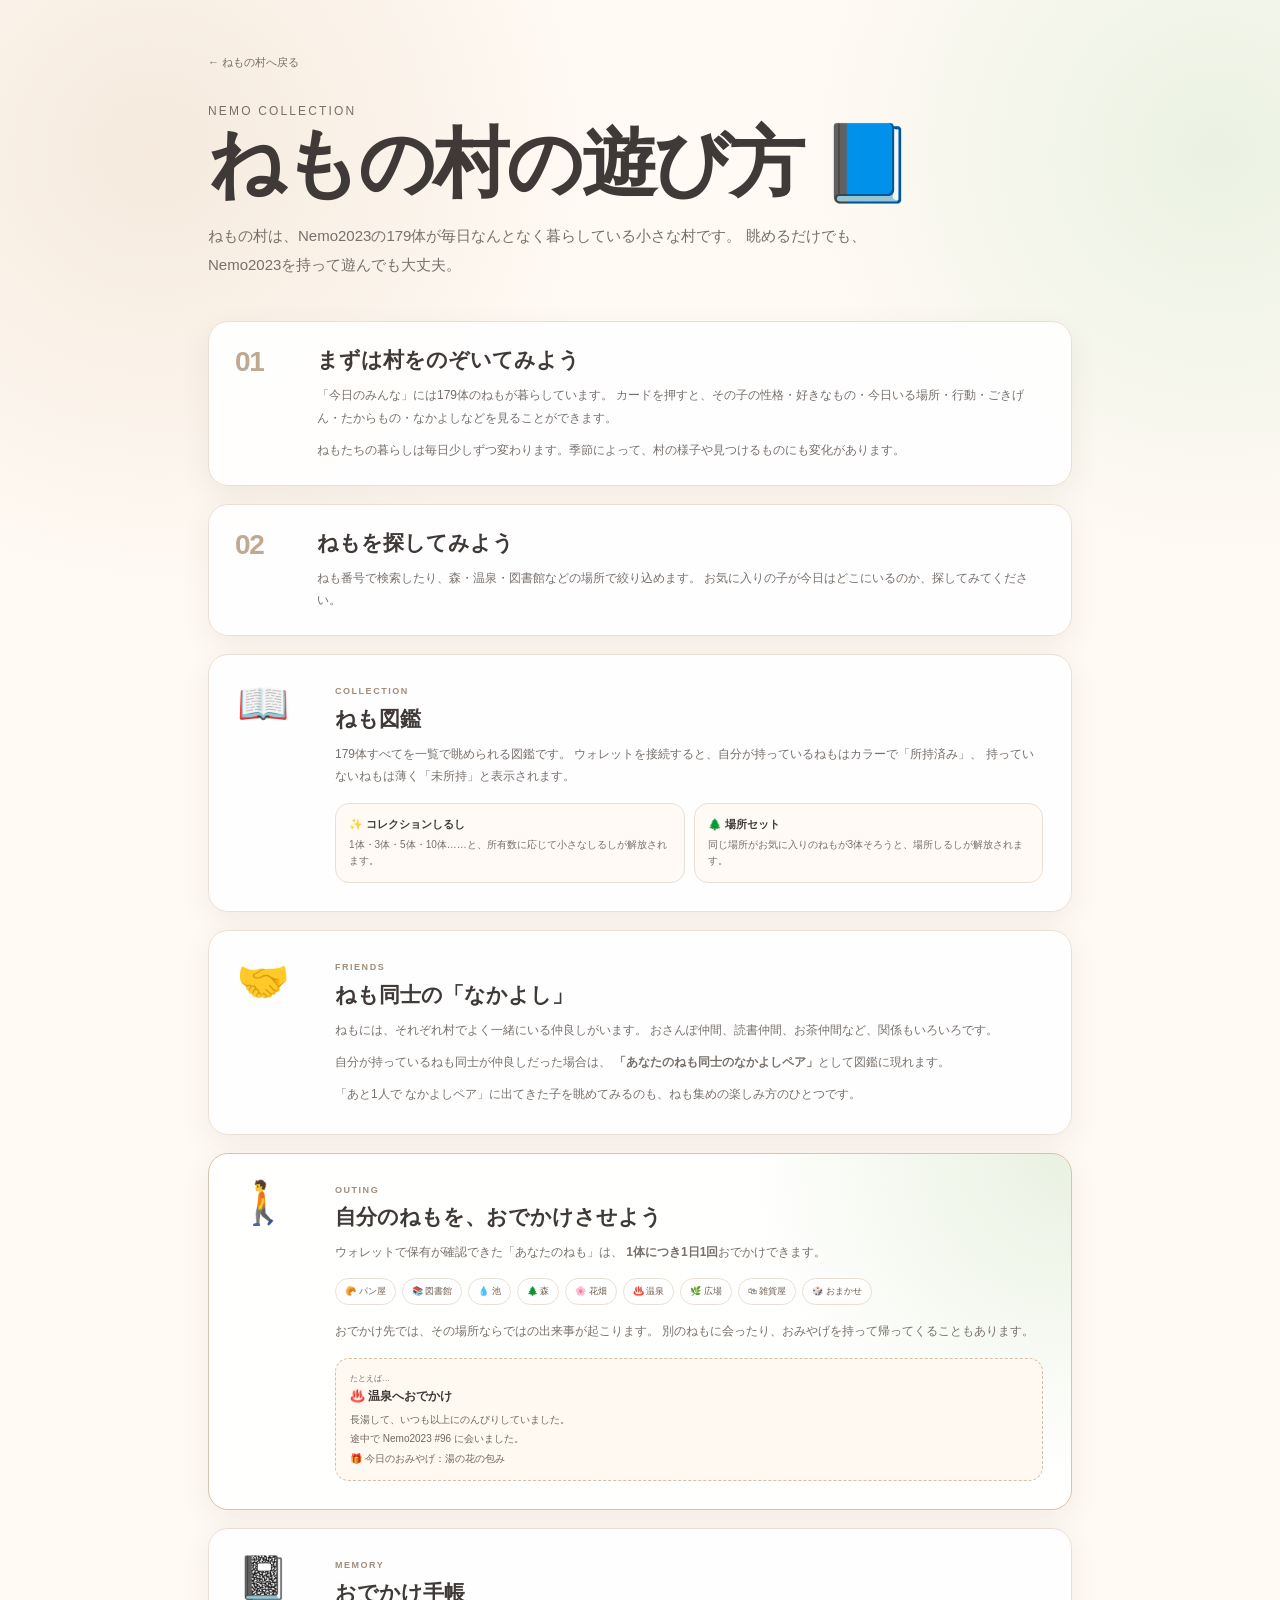
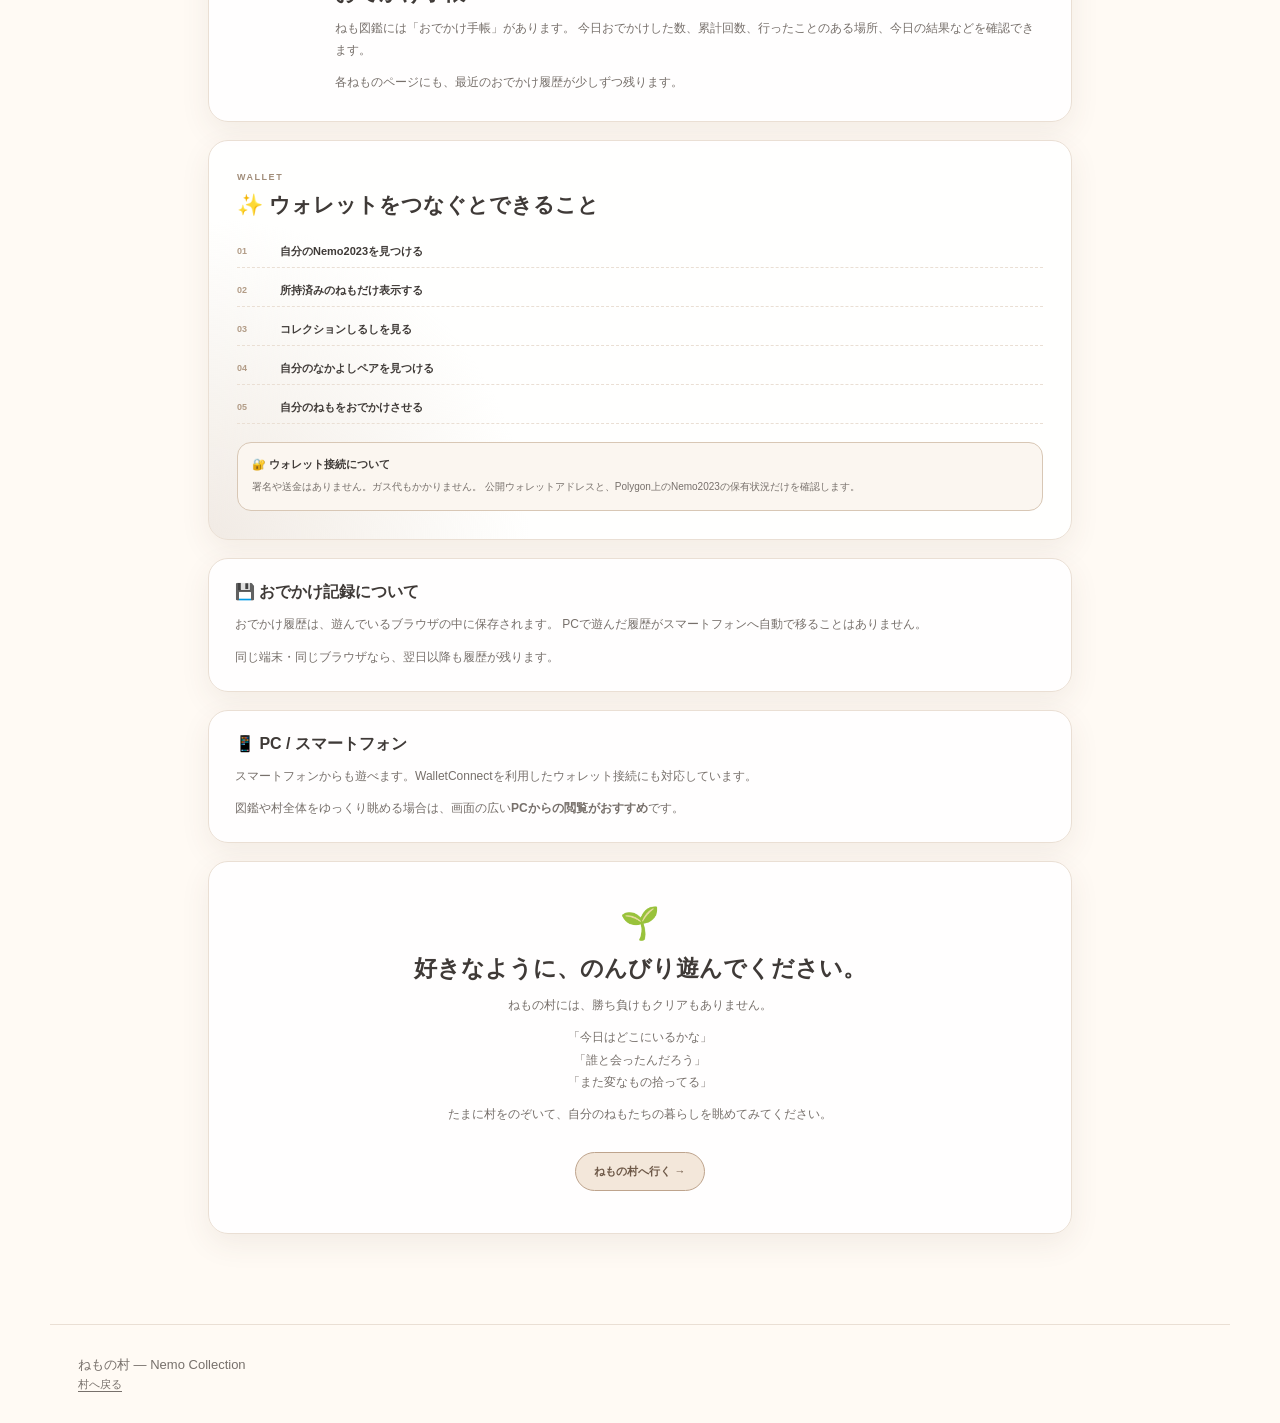
==== play.html @ a3ebff79 "Add files via upload" ====
<!doctype html>
<html lang="ja">
<head>
  <meta charset="utf-8" />
  <meta name="viewport" content="width=device-width, initial-scale=1" />

  <title>ねもの村の遊び方｜Nemo Collection（ねもコレ）</title>
  <meta name="description" content="Nemo Collection（ねもコレ）のWebサイト「ねもの村」の遊び方。ねも図鑑、ウォレット接続、なかよし、おでかけなどの楽しみ方を紹介します。">
  <meta name="robots" content="index, follow">
  <link rel="canonical" href="https://haine-cpu7.github.io/nemo-village/play.html">
  <link rel="stylesheet" href="style.css" />
</head>
<body class="guide-page">

  <header class="guide-hero">
    <a class="guide-back" href="./">← ねもの村へ戻る</a>
    <p class="eyebrow">Nemo Collection</p>
    <h1>ねもの村の<br class="mobile-break">遊び方 📘</h1>
    <p class="guide-lead">
      ねもの村は、Nemo2023の179体が毎日なんとなく暮らしている小さな村です。
      眺めるだけでも、Nemo2023を持って遊んでも大丈夫。
    </p>
  </header>

  <main class="guide-main">

    <section class="guide-start">
      <span class="guide-number">01</span>
      <div>
        <h2>まずは村をのぞいてみよう</h2>
        <p>
          「今日のみんな」には179体のねもが暮らしています。
          カードを押すと、その子の性格・好きなもの・今日いる場所・行動・ごきげん・たからもの・なかよしなどを見ることができます。
        </p>
        <p>
          ねもたちの暮らしは毎日少しずつ変わります。季節によって、村の様子や見つけるものにも変化があります。
        </p>
      </div>
    </section>

    <section class="guide-start">
      <span class="guide-number">02</span>
      <div>
        <h2>ねもを探してみよう</h2>
        <p>
          ねも番号で検索したり、森・温泉・図書館などの場所で絞り込めます。
          お気に入りの子が今日はどこにいるのか、探してみてください。
        </p>
      </div>
    </section>

    <section class="guide-feature">
      <div class="guide-icon">📖</div>
      <div>
        <p class="guide-kicker">COLLECTION</p>
        <h2>ねも図鑑</h2>
        <p>
          179体すべてを一覧で眺められる図鑑です。
          ウォレットを接続すると、自分が持っているねもはカラーで「所持済み」、
          持っていないねもは薄く「未所持」と表示されます。
        </p>

        <div class="guide-mini-grid">
          <div class="guide-mini-card">
            <strong>✨ コレクションしるし</strong>
            <span>1体・3体・5体・10体……と、所有数に応じて小さなしるしが解放されます。</span>
          </div>
          <div class="guide-mini-card">
            <strong>🌲 場所セット</strong>
            <span>同じ場所がお気に入りのねもが3体そろうと、場所しるしが解放されます。</span>
          </div>
        </div>
      </div>
    </section>

    <section class="guide-feature">
      <div class="guide-icon">🤝</div>
      <div>
        <p class="guide-kicker">FRIENDS</p>
        <h2>ねも同士の「なかよし」</h2>
        <p>
          ねもには、それぞれ村でよく一緒にいる仲良しがいます。
          おさんぽ仲間、読書仲間、お茶仲間など、関係もいろいろです。
        </p>
        <p>
          自分が持っているねも同士が仲良しだった場合は、
          <strong>「あなたのねも同士のなかよしペア」</strong>として図鑑に現れます。
        </p>
        <p>
          「あと1人で なかよしペア」に出てきた子を眺めてみるのも、ねも集めの楽しみ方のひとつです。
        </p>
      </div>
    </section>

    <section class="guide-feature guide-outing-feature">
      <div class="guide-icon">🚶</div>
      <div>
        <p class="guide-kicker">OUTING</p>
        <h2>自分のねもを、おでかけさせよう</h2>
        <p>
          ウォレットで保有が確認できた「あなたのねも」は、
          <strong>1体につき1日1回</strong>おでかけできます。
        </p>

        <div class="guide-places">
          <span>🥐 パン屋</span>
          <span>📚 図書館</span>
          <span>💧 池</span>
          <span>🌲 森</span>
          <span>🌸 花畑</span>
          <span>♨️ 温泉</span>
          <span>🌿 広場</span>
          <span>🛍 雑貨屋</span>
          <span>🎲 おまかせ</span>
        </div>

        <p>
          おでかけ先では、その場所ならではの出来事が起こります。
          別のねもに会ったり、おみやげを持って帰ってくることもあります。
        </p>

        <div class="guide-example">
          <small>たとえば…</small>
          <strong>♨️ 温泉へおでかけ</strong>
          <span>長湯して、いつも以上にのんびりしていました。</span>
          <span>途中で Nemo2023 #96 に会いました。</span>
          <span>🎁 今日のおみやげ：湯の花の包み</span>
        </div>
      </div>
    </section>

    <section class="guide-feature">
      <div class="guide-icon">📓</div>
      <div>
        <p class="guide-kicker">MEMORY</p>
        <h2>おでかけ手帳</h2>
        <p>
          ねも図鑑には「おでかけ手帳」があります。
          今日おでかけした数、累計回数、行ったことのある場所、今日の結果などを確認できます。
        </p>
        <p>
          各ねものページにも、最近のおでかけ履歴が少しずつ残ります。
        </p>
      </div>
    </section>

    <section class="guide-wallet">
      <div>
        <p class="guide-kicker">WALLET</p>
        <h2>✨ ウォレットをつなぐとできること</h2>
      </div>

      <div class="guide-wallet-list">
        <div><span>01</span><strong>自分のNemo2023を見つける</strong></div>
        <div><span>02</span><strong>所持済みのねもだけ表示する</strong></div>
        <div><span>03</span><strong>コレクションしるしを見る</strong></div>
        <div><span>04</span><strong>自分のなかよしペアを見つける</strong></div>
        <div><span>05</span><strong>自分のねもをおでかけさせる</strong></div>
      </div>

      <div class="guide-safe">
        <strong>🔐 ウォレット接続について</strong>
        <p>
          署名や送金はありません。ガス代もかかりません。
          公開ウォレットアドレスと、Polygon上のNemo2023の保有状況だけを確認します。
        </p>
      </div>
    </section>

    <section class="guide-note">
      <h2>💾 おでかけ記録について</h2>
      <p>
        おでかけ履歴は、遊んでいるブラウザの中に保存されます。
        PCで遊んだ履歴がスマートフォンへ自動で移ることはありません。
      </p>
      <p>
        同じ端末・同じブラウザなら、翌日以降も履歴が残ります。
      </p>
    </section>

    <section class="guide-note">
      <h2>📱 PC / スマートフォン</h2>
      <p>
        スマートフォンからも遊べます。WalletConnectを利用したウォレット接続にも対応しています。
      </p>
      <p>
        図鑑や村全体をゆっくり眺める場合は、画面の広い<strong>PCからの閲覧がおすすめ</strong>です。
      </p>
    </section>

    <section class="guide-ending">
      <span>🌱</span>
      <h2>好きなように、のんびり遊んでください。</h2>
      <p>
        ねもの村には、勝ち負けもクリアもありません。
      </p>
      <p>
        「今日はどこにいるかな」<br>
        「誰と会ったんだろう」<br>
        「また変なもの拾ってる」
      </p>
      <p>
        たまに村をのぞいて、自分のねもたちの暮らしを眺めてみてください。
      </p>

      <a class="guide-enter" href="./">ねもの村へ行く →</a>
    </section>

  </main>

  <footer>
    <p>ねもの村 — Nemo Collection</p>
    <p class="small"><a class="footer-guide-link" href="./">村へ戻る</a></p>
  </footer>

</body>
</html>
---- style.css ----
* { box-sizing: border-box; }

:root {
  --bg: #fffaf4;
  --paper: #ffffff;
  --ink: #3f3a37;
  --sub: #77706b;
  --line: #eadfd4;
  --soft: #f6eee6;
  --shadow: 0 10px 30px rgba(88, 70, 55, 0.08);
}

html { scroll-behavior: smooth; }

body {
  margin: 0;
  font-family: -apple-system, BlinkMacSystemFont, "Hiragino Sans", "Yu Gothic UI",
               "Yu Gothic", "Meiryo", sans-serif;
  color: var(--ink);
  background:
    radial-gradient(circle at 15% 10%, rgba(240,225,209,.55), transparent 24rem),
    radial-gradient(circle at 90% 0%, rgba(225,238,219,.52), transparent 22rem),
    var(--bg);
  min-height: 100vh;
}

.hero {
  max-width: 1180px;
  margin: 0 auto;
  padding: 64px 28px 28px;
  display: flex;
  justify-content: space-between;
  align-items: flex-end;
  gap: 32px;
}

.eyebrow {
  margin: 0 0 8px;
  font-size: 12px;
  letter-spacing: .18em;
  text-transform: uppercase;
  color: var(--sub);
}

h1 {
  margin: 0;
  font-size: clamp(38px, 7vw, 72px);
  letter-spacing: -.04em;
  font-weight: 800;
}

.lead {
  margin: 14px 0 0;
  color: var(--sub);
  font-size: 15px;
}

.today-card {
  min-width: 180px;
  border: 1px solid var(--line);
  background: rgba(255,255,255,.72);
  backdrop-filter: blur(8px);
  border-radius: 18px;
  padding: 14px 16px;
  box-shadow: var(--shadow);
  font-size: 14px;
  line-height: 1.7;
}

main {
  max-width: 1180px;
  margin: 0 auto;
  padding: 20px 28px 72px;
}

.notice {
  display: flex;
  gap: 16px;
  align-items: center;
  background: #fff;
  border: 1px solid var(--line);
  border-radius: 18px;
  padding: 16px 18px;
  margin-bottom: 34px;
  box-shadow: var(--shadow);
  font-size: 14px;
}

.notice strong { white-space: nowrap; }
.notice span { color: var(--sub); }

.wallet-panel {
  display: grid;
  grid-template-columns: minmax(0, 1fr) auto;
  gap: 14px 22px;
  align-items: center;
  background: rgba(255,255,255,.92);
  border: 1px solid var(--line);
  border-radius: 18px;
  padding: 18px;
  margin-bottom: 34px;
  box-shadow: var(--shadow);
}

.wallet-copy {
  display: flex;
  flex-direction: column;
  gap: 4px;
}

.wallet-copy strong {
  font-size: 14px;
}

.wallet-copy span {
  color: var(--sub);
  font-size: 13px;
  line-height: 1.55;
}

.wallet-copy small {
  color: #958a81;
  font-size: 11px;
}

.wallet-actions {
  display: flex;
  align-items: center;
  gap: 8px;
  flex-wrap: wrap;
  justify-content: flex-end;
}

.wallet-button,
.wallet-link-button {
  font: inherit;
  cursor: pointer;
}

.wallet-button {
  border: 1px solid #d6c4b3;
  background: #fff;
  color: var(--ink);
  border-radius: 999px;
  padding: 9px 14px;
  font-size: 12px;
  box-shadow: 0 4px 14px rgba(88,70,55,.06);
}

.wallet-button:hover {
  border-color: #bda48d;
}

.wallet-button:disabled {
  opacity: .5;
  cursor: wait;
}

.wallet-button.secondary {
  background: #f8f0e8;
}

.wallet-button.secondary.active {
  background: #ede0d3;
  border-color: #baa088;
}

.wallet-link-button {
  border: 0;
  background: transparent;
  color: var(--sub);
  padding: 8px 4px;
  font-size: 11px;
  text-decoration: underline;
  text-underline-offset: 3px;
}

.wallet-status {
  grid-column: 1 / -1;
  padding-top: 10px;
  border-top: 1px dashed var(--line);
  color: var(--sub);
  font-size: 12px;
}

.section-head {
  display: flex;
  justify-content: space-between;
  align-items: flex-end;
  gap: 20px;
  margin-bottom: 12px;
}

h2 {
  margin: 0 0 4px;
  font-size: 24px;
}

.section-head p {
  margin: 0;
  color: var(--sub);
  font-size: 13px;
}

.controls {
  display: flex;
  gap: 8px;
  flex-wrap: wrap;
}

.controls input,
.controls select {
  border: 1px solid var(--line);
  border-radius: 12px;
  background: #fff;
  padding: 10px 12px;
  color: var(--ink);
  outline: none;
  min-height: 42px;
}

.sync-status {
  color: var(--sub);
  font-size: 12px;
  margin: 0 0 16px;
  min-height: 18px;
}

.sync-status.ready { color: #60755c; }
.sync-status.fallback { color: #8b7766; }

.resident-grid {
  display: grid;
  grid-template-columns: repeat(4, minmax(0, 1fr));
  gap: 14px;
}

.resident {
  appearance: none;
  text-align: left;
  border: 1px solid var(--line);
  background: rgba(255,255,255,.92);
  border-radius: 18px;
  padding: 16px;
  min-height: 210px;
  box-shadow: var(--shadow);
  cursor: pointer;
  color: inherit;
  transition: transform .14s ease, box-shadow .14s ease, border-color .14s ease;
}

.resident:hover {
  transform: translateY(-2px);
  box-shadow: 0 14px 34px rgba(88,70,55,.12);
  border-color: #dac8b7;
}

.owned-resident {
  position: relative;
  border-color: #c7a987;
  box-shadow:
    0 10px 30px rgba(88,70,55,.08),
    0 0 0 2px rgba(202,171,137,.15);
}

.owned-resident::after {
  content: "✦";
  position: absolute;
  right: 13px;
  top: 11px;
  color: #ba956c;
  font-size: 15px;
}

.resident-top {
  display: flex;
  align-items: center;
  gap: 12px;
  margin-bottom: 14px;
}

.avatar {
  width: 68px;
  height: 68px;
  flex: 0 0 68px;
  display: grid;
  place-items: center;
  overflow: hidden;
  border-radius: 18px;
  background: var(--soft);
  font-size: 29px;
}

.avatar img {
  width: 100%;
  height: 100%;
  display: block;
  object-fit: cover;
}

.number {
  font-weight: 750;
  font-size: 16px;
}

.owner-badge {
  display: inline-flex;
  margin-top: 5px;
  border-radius: 999px;
  padding: 3px 7px;
  background: #f4e9dc;
  color: #7b6048;
  font-size: 10px;
  font-weight: 700;
  white-space: nowrap;
}

.owner-badge-large {
  margin-right: 6px;
  margin-bottom: 4px;
}

.place {
  color: var(--sub);
  font-size: 12px;
  margin-top: 3px;
}

.action {
  margin: 0;
  font-size: 14px;
  line-height: 1.65;
}

.traits {
  display: flex;
  flex-wrap: wrap;
  gap: 6px;
  margin-top: 14px;
}

.tag,
.season-chip {
  display: inline-flex;
  align-items: center;
  min-height: 24px;
  border-radius: 999px;
  padding: 4px 8px;
  font-size: 11px;
}

.tag {
  background: var(--soft);
  color: #665d56;
}

.season-chip {
  background: #f3eee8;
  color: #6f6257;
  white-space: nowrap;
}

footer {
  border-top: 1px solid var(--line);
  max-width: 1180px;
  margin: 0 auto;
  padding: 28px;
  color: var(--sub);
  font-size: 13px;
}

footer p { margin: 3px 0; }
.small { font-size: 11px; }

dialog {
  width: min(620px, calc(100vw - 28px));
  max-height: calc(100dvh - 24px);
  border: 1px solid var(--line);
  border-radius: 24px;
  padding: 0;
  color: var(--ink);
  box-shadow: 0 30px 90px rgba(50,40,32,.22);
  overflow-y: auto;
  overflow-x: hidden;
  overscroll-behavior: contain;
}

dialog::backdrop {
  background: rgba(61,51,44,.28);
  backdrop-filter: blur(3px);
}

.close-button {
  position: absolute;
  right: 14px;
  top: 12px;
  z-index: 2;
  border: 0;
  background: rgba(255,255,255,.88);
  width: 36px;
  height: 36px;
  border-radius: 999px;
  font-size: 24px;
  cursor: pointer;
  color: var(--ink);
}

.detail-hero {
  background: var(--soft);
  padding: 34px 28px 24px;
}

.detail-title {
  display: flex;
  align-items: center;
  gap: 16px;
}

.detail-title .avatar {
  width: 96px;
  height: 96px;
  flex-basis: 96px;
  background: rgba(255,255,255,.75);
  font-size: 38px;
  border-radius: 22px;
}

.detail-title h3 {
  margin: 0;
  font-size: 28px;
}

.detail-title p {
  margin: 4px 0 0;
  color: var(--sub);
  font-size: 13px;
}

.detail-title .season-chip {
  margin-top: 8px;
}

.detail-body {
  padding: 24px 28px 32px;
}

.detail-section {
  margin-bottom: 24px;
}

.detail-section:last-child {
  margin-bottom: 0;
}

.detail-section h4 {
  margin: 0 0 10px;
  font-size: 14px;
}

.holder-panel {
  border: 1px solid #dbc4aa;
  border-radius: 16px;
  padding: 16px;
  background:
    radial-gradient(circle at 100% 0%, rgba(236,216,193,.5), transparent 14rem),
    #fffbf7;
}

.holder-panel h4 {
  color: #765b43;
  font-size: 15px;
}

.holder-message {
  margin: 8px 0 14px;
  line-height: 1.7;
}

.holder-sign {
  display: flex;
  flex-direction: column;
  gap: 5px;
  padding: 11px 12px;
  border-radius: 12px;
  background: rgba(244,233,220,.72);
}

.holder-sign span {
  color: var(--sub);
  font-size: 10px;
}

.holder-sign strong {
  font-size: 13px;
}

.holder-note {
  margin: 9px 0 0;
  color: var(--sub);
  font-size: 10px;
}

.diary {
  padding: 12px 0;
  border-bottom: 1px dashed var(--line);
  font-size: 14px;
  line-height: 1.65;
}

.diary:last-child {
  border-bottom: 0;
}

.diary-date {
  color: var(--sub);
  font-size: 11px;
  margin-bottom: 3px;
}

.treasure-list {
  display: flex;
  gap: 7px;
  flex-wrap: wrap;
}

.treasure-history {
  border-top: 1px dashed var(--line);
}

.treasure-history-row {
  display: grid;
  grid-template-columns: 74px 1fr;
  gap: 12px;
  padding: 12px 0;
  border-bottom: 1px dashed var(--line);
}

.treasure-history-date {
  color: var(--sub);
  font-size: 11px;
  padding-top: 2px;
}

.treasure-history-main {
  display: flex;
  flex-direction: column;
  gap: 3px;
  font-size: 13px;
  line-height: 1.55;
}

.treasure-history-main span {
  color: var(--sub);
  font-size: 12px;
}

.meter-row {
  display: grid;
  grid-template-columns: 78px 1fr 36px;
  gap: 10px;
  align-items: center;
  margin: 8px 0;
  font-size: 12px;
}

.meter {
  height: 8px;
  border-radius: 999px;
  overflow: hidden;
  background: #efe6dd;
}

.meter span {
  display: block;
  height: 100%;
  background: #bba58f;
  border-radius: inherit;
}

.opensea-link {
  display: block;
  width: fit-content;
  margin-top: 10px;
  color: #665d56;
  font-size: 12px;
  text-underline-offset: 3px;
}

.muted {
  color: var(--sub);
  font-size: 13px;
}

.empty {
  grid-column: 1 / -1;
  text-align: center;
  padding: 50px 20px;
  color: var(--sub);
  border: 1px dashed var(--line);
  border-radius: 18px;
}

@media (max-width: 920px) {
  .resident-grid {
    grid-template-columns: repeat(3, minmax(0,1fr));
  }
}

@media (max-width: 700px) {
  .hero {
    padding-top: 38px;
    display: block;
  }

  .today-card {
    margin-top: 22px;
    width: fit-content;
  }

  .wallet-panel {
    grid-template-columns: 1fr;
  }

  .wallet-actions {
    justify-content: flex-start;
  }

  .wallet-status {
    grid-column: 1;
  }

  .section-head {
    align-items: stretch;
    flex-direction: column;
  }

  .controls {
    display: grid;
    grid-template-columns: 1fr 1fr;
  }

  .resident-grid {
    grid-template-columns: repeat(2, minmax(0,1fr));
  }

  dialog {
    width: calc(100vw - 20px);
    max-height: calc(100dvh - 20px);
    border-radius: 20px;
  }

  .detail-hero {
    padding: 28px 20px 20px;
  }

  .detail-body {
    padding: 20px 20px 28px;
  }

  .detail-title .avatar {
    width: 78px;
    height: 78px;
    flex-basis: 78px;
  }

  .detail-title h3 {
    font-size: 23px;
  }
}

@media (max-width: 460px) {
  .hero,
  main {
    padding-left: 18px;
    padding-right: 18px;
  }

  .resident-grid {
    grid-template-columns: 1fr;
  }

  .controls {
    grid-template-columns: 1fr;
  }

  .notice {
    align-items: flex-start;
    flex-direction: column;
    gap: 5px;
  }

  .avatar {
    width: 76px;
    height: 76px;
    flex-basis: 76px;
  }

  .treasure-history-row {
    grid-template-columns: 62px 1fr;
    gap: 8px;
  }
}


/* === v0.6 friend relationships === */
.friend-intro {
  margin: -2px 0 12px;
  color: var(--sub);
  font-size: 12px;
}

.friend-list {
  display: grid;
  gap: 9px;
}

.friend-card {
  appearance: none;
  width: 100%;
  display: grid;
  grid-template-columns: 54px 1fr;
  gap: 12px;
  align-items: center;
  border: 1px solid var(--line);
  background: #fffdfa;
  border-radius: 14px;
  padding: 10px;
  color: inherit;
  text-align: left;
  cursor: pointer;
  transition: transform .12s ease, border-color .12s ease, box-shadow .12s ease;
}

.friend-card:hover {
  transform: translateY(-1px);
  border-color: #d9c4b0;
  box-shadow: 0 6px 18px rgba(88,70,55,.07);
}

.friend-avatar.avatar {
  width: 54px;
  height: 54px;
  flex-basis: 54px;
  border-radius: 13px;
}

.friend-copy {
  min-width: 0;
  display: flex;
  flex-direction: column;
  gap: 2px;
}

.friend-copy strong {
  font-size: 13px;
}

.friend-copy small {
  color: #8a7461;
  font-size: 10px;
}

.friend-copy > span {
  color: var(--sub);
  font-size: 11px;
  line-height: 1.45;
}

.friend-today {
  margin-top: 12px;
  border-radius: 12px;
  padding: 10px 12px;
  background: #f7f0e9;
  color: #6e5d50;
  font-size: 11px;
  line-height: 1.55;
}

@media (max-width: 460px) {
  .friend-card {
    grid-template-columns: 48px 1fr;
    gap: 10px;
  }

  .friend-avatar.avatar {
    width: 48px;
    height: 48px;
    flex-basis: 48px;
  }
}


/* === v0.7 Nemo collection book === */

.collection-panel {
  display: grid;
  grid-template-columns: minmax(0, 1fr) auto;
  gap: 16px 24px;
  align-items: center;
  margin: -14px 0 38px;
  padding: 19px;
  border: 1px solid #ddcfbf;
  border-radius: 18px;
  background:
    radial-gradient(circle at 100% 0%, rgba(230,219,205,.52), transparent 20rem),
    rgba(255,255,255,.9);
  box-shadow: var(--shadow);
}

.collection-copy {
  display: flex;
  flex-direction: column;
  gap: 4px;
}

.collection-kicker {
  color: #9a8775;
  font-size: 9px;
  letter-spacing: .16em;
  font-weight: 700;
}

.collection-copy strong {
  font-size: 15px;
}

.collection-copy > span:not(.collection-kicker) {
  color: var(--sub);
  font-size: 12px;
  line-height: 1.6;
}

.collection-copy small {
  color: #8e8074;
  font-size: 11px;
  line-height: 1.5;
}

.collection-actions {
  display: flex;
  align-items: center;
  gap: 12px;
}

.collection-count {
  min-width: 78px;
  text-align: right;
  color: #765f4d;
  font-size: 13px;
  font-weight: 750;
}

.collection-button {
  border: 1px solid #cdb49c;
  border-radius: 999px;
  padding: 10px 16px;
  background: #fffaf5;
  color: var(--ink);
  font: inherit;
  font-size: 12px;
  cursor: pointer;
  box-shadow: 0 5px 16px rgba(88,70,55,.07);
}

.collection-button:hover {
  border-color: #b7987b;
}

.collection-button:disabled {
  opacity: .45;
  cursor: wait;
}

.collection-dialog {
  width: min(880px, calc(100vw - 28px));
}

.collection-hero {
  padding: 34px 30px 26px;
  background:
    radial-gradient(circle at 90% 0%, rgba(226,237,217,.62), transparent 20rem),
    var(--soft);
}

.collection-hero h3 {
  margin: 5px 0 6px;
  font-size: 30px;
}

.collection-hero p:not(.collection-kicker) {
  margin: 0;
  color: var(--sub);
  font-size: 13px;
}

.collection-total {
  display: inline-flex;
  align-items: baseline;
  gap: 9px;
  margin-top: 16px;
  padding: 8px 12px;
  border: 1px solid rgba(189,166,143,.55);
  border-radius: 13px;
  background: rgba(255,255,255,.7);
}

.collection-total strong {
  font-size: 20px;
}

.collection-total span {
  color: var(--sub);
  font-size: 10px;
}

.collection-body {
  padding: 26px 30px 36px;
}

.collection-section {
  margin-bottom: 30px;
}

.collection-section:last-child {
  margin-bottom: 0;
}

.collection-section h4 {
  margin: 0 0 5px;
  font-size: 15px;
}

.collection-section > p,
.collection-grid-head p {
  margin: 0 0 13px;
  color: var(--sub);
  font-size: 11px;
  line-height: 1.55;
}

.milestone-grid {
  display: grid;
  grid-template-columns: repeat(4, minmax(0, 1fr));
  gap: 8px;
}

.milestone {
  min-height: 76px;
  display: grid;
  grid-template-columns: 30px 1fr;
  gap: 8px;
  align-items: center;
  padding: 10px;
  border: 1px solid var(--line);
  border-radius: 13px;
  background: #fffdfa;
  position: relative;
}

.milestone.unlocked {
  border-color: #ceb495;
  background: #fff9f1;
}

.milestone.locked {
  opacity: .58;
}

.milestone-icon {
  font-size: 22px;
}

.milestone div {
  min-width: 0;
  display: flex;
  flex-direction: column;
  gap: 2px;
}

.milestone strong {
  font-size: 11px;
  line-height: 1.35;
}

.milestone small {
  color: var(--sub);
  font-size: 9px;
}

.milestone-state {
  grid-column: 1 / -1;
  color: #8a7059;
  font-size: 9px;
}

.place-set-grid {
  display: grid;
  grid-template-columns: repeat(2, minmax(0, 1fr));
  gap: 9px;
}

.place-set {
  padding: 11px 12px;
  border: 1px solid var(--line);
  border-radius: 13px;
  background: #fff;
}

.place-set.unlocked {
  border-color: #cdb394;
  background: #fffaf3;
}

.place-set-title {
  display: flex;
  justify-content: space-between;
  gap: 10px;
  font-size: 11px;
}

.place-set-title strong {
  color: #78624f;
}

.place-set-bar {
  height: 6px;
  margin: 8px 0 6px;
  overflow: hidden;
  border-radius: 999px;
  background: #eee5dc;
}

.place-set-bar span {
  display: block;
  height: 100%;
  border-radius: inherit;
  background: #b9a089;
}

.place-set small {
  color: var(--sub);
  font-size: 9px;
}

.pair-grid,
.near-pairs {
  display: grid;
  grid-template-columns: repeat(2, minmax(0,1fr));
  gap: 8px;
}

.pair-card,
.near-pair-card {
  appearance: none;
  width: 100%;
  border: 1px solid var(--line);
  border-radius: 14px;
  background: #fffdfa;
  color: inherit;
  font: inherit;
  cursor: pointer;
  text-align: left;
}

.pair-card {
  display: flex;
  align-items: center;
  gap: 10px;
  padding: 9px;
}

.pair-avatars {
  display: flex;
}

.pair-avatar.avatar {
  width: 43px;
  height: 43px;
  flex-basis: 43px;
  border-radius: 50%;
  border: 2px solid #fff;
}

.pair-avatar + .pair-avatar {
  margin-left: -12px;
}

.pair-card > span:last-child {
  display: flex;
  min-width: 0;
  flex-direction: column;
  gap: 3px;
}

.pair-card strong {
  font-size: 10px;
  line-height: 1.4;
}

.pair-card small {
  color: #8a7461;
  font-size: 9px;
}

.near-pair-card {
  display: grid;
  grid-template-columns: 102px 1fr;
  gap: 11px;
  align-items: center;
  padding: 10px;
}

.near-pair-images {
  display: flex;
  align-items: center;
  justify-content: center;
}

.near-avatar.avatar {
  width: 40px;
  height: 40px;
  flex-basis: 40px;
  border-radius: 12px;
}

.near-arrow {
  margin: 0 4px;
  color: #aa927e;
  font-size: 13px;
}

.muted-avatar {
  filter: grayscale(1);
  opacity: .48;
}

.near-pair-copy {
  min-width: 0;
  display: flex;
  flex-direction: column;
  gap: 2px;
}

.near-pair-copy strong {
  font-size: 10px;
}

.near-pair-copy small {
  color: #826d5b;
  font-size: 9px;
}

.near-pair-copy span {
  color: var(--sub);
  font-size: 9px;
  line-height: 1.45;
}

.collection-muted {
  padding: 16px;
  border: 1px dashed var(--line);
  border-radius: 13px;
  background: #fffdfa;
}

.collection-grid-head {
  display: flex;
  justify-content: space-between;
  align-items: flex-end;
  gap: 15px;
  margin-bottom: 10px;
}

.collection-filters {
  display: flex;
  gap: 5px;
  flex-wrap: wrap;
}

.collection-filters button {
  border: 1px solid var(--line);
  border-radius: 999px;
  padding: 6px 9px;
  background: #fff;
  color: var(--sub);
  font: inherit;
  font-size: 9px;
  cursor: pointer;
}

.collection-filters button.active {
  border-color: #bda48d;
  background: #f4e9dc;
  color: #765f4d;
}

.collection-grid {
  display: grid;
  grid-template-columns: repeat(5, minmax(0,1fr));
  gap: 8px;
}

.collection-card {
  appearance: none;
  min-width: 0;
  display: flex;
  flex-direction: column;
  gap: 7px;
  padding: 8px;
  border: 1px solid var(--line);
  border-radius: 13px;
  background: #fff;
  color: inherit;
  font: inherit;
  cursor: pointer;
  text-align: left;
}

.collection-card.is-owned {
  border-color: #c7a987;
  background: #fffaf2;
  box-shadow: inset 0 0 0 1px rgba(199,169,135,.16);
}

.collection-card.is-unowned .collection-thumb {
  filter: grayscale(.88);
  opacity: .48;
}

.collection-thumb.avatar {
  width: 100%;
  height: auto;
  aspect-ratio: 1 / 1;
  flex-basis: auto;
  border-radius: 10px;
}

.collection-card-copy {
  min-width: 0;
  display: flex;
  flex-direction: column;
  gap: 2px;
}

.collection-card-copy strong {
  overflow: hidden;
  font-size: 9px;
  text-overflow: ellipsis;
  white-space: nowrap;
}

.collection-card-copy small {
  color: var(--sub);
  font-size: 8px;
}

.collection-stamp {
  width: fit-content;
  margin-top: 2px;
  border-radius: 999px;
  padding: 2px 5px;
  background: #f0e8e0;
  color: #867464;
  font-size: 7px;
}

.is-owned .collection-stamp {
  background: #eadbc9;
  color: #73583f;
  font-weight: 700;
}

.collection-mini-status {
  display: inline-flex;
  margin: 7px 5px 3px 0;
  border-radius: 999px;
  padding: 3px 7px;
  background: #eeeae6;
  color: #887d75;
  font-size: 9px;
}

@media (max-width: 700px) {
  .collection-panel {
    grid-template-columns: 1fr;
    margin-top: -12px;
  }

  .collection-actions {
    justify-content: space-between;
  }

  .collection-count {
    text-align: left;
  }

  .collection-dialog {
    width: calc(100vw - 20px);
  }

  .collection-hero {
    padding: 28px 20px 22px;
  }

  .collection-body {
    padding: 20px 18px 30px;
  }

  .milestone-grid {
    grid-template-columns: repeat(2, minmax(0, 1fr));
  }

  .pair-grid,
  .near-pairs {
    grid-template-columns: 1fr;
  }

  .collection-grid {
    grid-template-columns: repeat(3, minmax(0,1fr));
  }

  .collection-grid-head {
    align-items: stretch;
    flex-direction: column;
  }
}

@media (max-width: 460px) {
  .place-set-grid {
    grid-template-columns: 1fr;
  }

  .collection-grid {
    grid-template-columns: repeat(2, minmax(0,1fr));
  }

  .near-pair-card {
    grid-template-columns: 92px 1fr;
  }
}


/* === v0.8 outing system === */

.outing-panel {
  border-color: #d7c3ae;
  background:
    radial-gradient(circle at 95% 0%, rgba(225,236,214,.65), transparent 17rem),
    #fffdf9;
}

.outing-heading {
  display: flex;
  align-items: flex-start;
  justify-content: space-between;
  gap: 14px;
  margin-bottom: 13px;
}

.outing-heading h4 {
  margin-bottom: 3px;
}

.outing-heading p {
  margin: 0;
  color: var(--sub);
  font-size: 11px;
}

.outing-available,
.outing-done {
  flex: 0 0 auto;
  border-radius: 999px;
  padding: 5px 9px;
  font-size: 9px;
  font-weight: 700;
}

.outing-available {
  background: #edf3e7;
  color: #647256;
}

.outing-done {
  background: #eee7df;
  color: #78695d;
}

.outing-controls {
  display: grid;
  grid-template-columns: minmax(0, 1fr) auto;
  gap: 10px;
  align-items: end;
}

.outing-controls label {
  display: flex;
  flex-direction: column;
  gap: 5px;
}

.outing-controls label > span {
  color: var(--sub);
  font-size: 9px;
}

#outingDestination {
  width: 100%;
  min-height: 42px;
  border: 1px solid var(--line);
  border-radius: 12px;
  padding: 0 11px;
  background: #fff;
  color: var(--ink);
  font: inherit;
  font-size: 11px;
}

#outingStartButton {
  min-height: 42px;
  border: 1px solid #bfa488;
  border-radius: 12px;
  padding: 0 16px;
  background: #f5eadc;
  color: #6f5744;
  font: inherit;
  font-size: 11px;
  font-weight: 700;
  cursor: pointer;
}

#outingStartButton:hover {
  background: #efe0cf;
}

#outingStartButton:disabled {
  opacity: .55;
  cursor: wait;
}

.outing-hint {
  margin: 11px 0 0;
  color: var(--sub);
  font-size: 10px;
  line-height: 1.55;
}

.outing-result {
  border: 1px solid #dfd0bf;
  border-radius: 15px;
  padding: 13px;
  background: rgba(255,255,255,.76);
}

.outing-result > p {
  font-size: 11px;
  line-height: 1.65;
}

.outing-place {
  display: grid;
  grid-template-columns: 30px 1fr auto;
  gap: 7px;
  align-items: center;
  margin-bottom: 9px;
}

.outing-place > span {
  font-size: 22px;
}

.outing-place strong {
  font-size: 14px;
}

.outing-place small {
  color: var(--sub);
  font-size: 9px;
}

.outing-encounter {
  display: flex;
  align-items: center;
  gap: 9px;
  margin: 10px 0;
  padding: 8px;
  border-radius: 12px;
  background: #f7f2eb;
}

.outing-mini-avatar.avatar {
  width: 42px;
  height: 42px;
  flex-basis: 42px;
  border-radius: 11px;
}

.outing-encounter > span:last-child {
  display: flex;
  flex-direction: column;
  gap: 2px;
}

.outing-encounter small {
  color: var(--sub);
  font-size: 8px;
}

.outing-encounter strong {
  font-size: 10px;
}

.outing-mood {
  color: #75675b;
}

.outing-souvenir {
  display: flex;
  flex-direction: column;
  gap: 3px;
  margin-top: 11px;
  padding: 10px 12px;
  border: 1px dashed #d2bda7;
  border-radius: 12px;
  background: #fff9f2;
}

.outing-souvenir span {
  color: var(--sub);
  font-size: 8px;
}

.outing-souvenir strong {
  font-size: 12px;
}

.outing-past {
  margin-top: 13px;
  border-top: 1px dashed var(--line);
  padding-top: 11px;
}

.outing-past-title {
  display: block;
  margin-bottom: 7px;
  font-size: 10px;
}

.outing-past-row {
  display: grid;
  grid-template-columns: 48px 1fr 1fr;
  gap: 7px;
  padding: 5px 0;
  color: var(--sub);
  font-size: 9px;
}

.outing-note {
  margin: 11px 0 0 !important;
  color: #97887c !important;
  font-size: 8px !important;
  line-height: 1.5 !important;
}

.outing-book-section {
  border: 1px solid #d9c6b1;
  border-radius: 16px;
  padding: 15px;
  background:
    radial-gradient(circle at 100% 0%, rgba(225,237,215,.6), transparent 17rem),
    #fffdfa;
}

.outing-book-head {
  display: flex;
  justify-content: space-between;
  align-items: flex-start;
  gap: 14px;
}

.outing-book-head h4 {
  margin-bottom: 4px;
}

.outing-book-head p {
  margin: 0;
  color: var(--sub);
  font-size: 10px;
  line-height: 1.5;
}

.outing-book-stats {
  display: flex;
  gap: 5px;
  flex-wrap: wrap;
  justify-content: flex-end;
}

.outing-book-stats span {
  display: flex;
  flex-direction: column;
  align-items: center;
  min-width: 48px;
  border: 1px solid #dfd2c5;
  border-radius: 10px;
  padding: 5px 7px;
  background: rgba(255,255,255,.78);
  color: var(--sub);
  font-size: 7px;
}

.outing-book-stats strong {
  color: #715d4b;
  font-size: 12px;
}

.outing-book-list {
  display: grid;
  grid-template-columns: repeat(2, minmax(0,1fr));
  gap: 7px;
  margin-top: 12px;
}

.outing-book-row {
  appearance: none;
  display: flex;
  align-items: center;
  gap: 9px;
  min-width: 0;
  border: 1px solid var(--line);
  border-radius: 12px;
  padding: 8px;
  background: #fff;
  color: inherit;
  font: inherit;
  text-align: left;
  cursor: pointer;
}

.outing-book-avatar.avatar {
  width: 40px;
  height: 40px;
  flex-basis: 40px;
  border-radius: 10px;
}

.outing-book-copy {
  min-width: 0;
  display: flex;
  flex-direction: column;
  gap: 2px;
}

.outing-book-copy strong {
  overflow: hidden;
  font-size: 9px;
  text-overflow: ellipsis;
  white-space: nowrap;
}

.outing-book-copy small {
  overflow: hidden;
  color: var(--sub);
  font-size: 8px;
  text-overflow: ellipsis;
  white-space: nowrap;
}

.outing-book-note {
  margin: 11px 0 0 !important;
  color: #96877b !important;
  font-size: 8px !important;
}

@media (max-width: 700px) {
  .outing-book-head {
    flex-direction: column;
  }

  .outing-book-stats {
    justify-content: flex-start;
  }
}

@media (max-width: 520px) {
  .outing-controls {
    grid-template-columns: 1fr;
  }

  #outingStartButton {
    width: 100%;
  }

  .outing-book-list {
    grid-template-columns: 1fr;
  }

  .outing-past-row {
    grid-template-columns: 42px 1fr;
  }

  .outing-past-row span:last-child {
    grid-column: 2;
  }
}


/* === play guide page === */

.guide-link {
  display: inline-flex;
  align-items: center;
  width: fit-content;
  margin-top: 14px;
  border: 1px solid #d8c5b4;
  border-radius: 999px;
  padding: 8px 13px;
  background: rgba(255,255,255,.72);
  color: #725f50;
  text-decoration: none;
  font-size: 11px;
  font-weight: 700;
  box-shadow: 0 5px 16px rgba(88,70,55,.05);
}

.guide-link:hover {
  background: #fff;
  border-color: #bda48d;
}

.footer-guide-link {
  color: inherit;
  text-underline-offset: 3px;
}

.guide-page {
  background:
    radial-gradient(circle at 12% 5%, rgba(240,225,209,.65), transparent 28rem),
    radial-gradient(circle at 95% 5%, rgba(225,238,219,.68), transparent 26rem),
    var(--bg);
}

.guide-hero {
  max-width: 920px;
  margin: 0 auto;
  padding: 52px 28px 34px;
}

.guide-back {
  display: inline-block;
  margin-bottom: 34px;
  color: var(--sub);
  font-size: 11px;
  text-decoration: none;
}

.guide-back:hover {
  text-decoration: underline;
}

.guide-hero h1 {
  max-width: 720px;
  font-size: clamp(44px, 8vw, 76px);
  line-height: .98;
}

.mobile-break {
  display: none;
}

.guide-lead {
  max-width: 680px;
  margin: 22px 0 0;
  color: var(--sub);
  font-size: 15px;
  line-height: 1.9;
}

.guide-main {
  max-width: 920px;
  padding-top: 8px;
}

.guide-start,
.guide-feature,
.guide-wallet,
.guide-note,
.guide-ending {
  margin-bottom: 18px;
  border: 1px solid var(--line);
  border-radius: 20px;
  background: rgba(255,255,255,.91);
  box-shadow: var(--shadow);
}

.guide-start {
  display: grid;
  grid-template-columns: 64px 1fr;
  gap: 18px;
  padding: 24px 26px;
}

.guide-number {
  color: #c0a992;
  font-size: 28px;
  font-weight: 800;
  letter-spacing: -.05em;
}

.guide-start h2,
.guide-feature h2,
.guide-wallet h2,
.guide-note h2,
.guide-ending h2 {
  margin: 0 0 10px;
  font-size: 21px;
}

.guide-start p,
.guide-feature p,
.guide-wallet p,
.guide-note p,
.guide-ending p {
  margin: 0 0 10px;
  color: var(--sub);
  font-size: 12px;
  line-height: 1.85;
}

.guide-start p:last-child,
.guide-feature p:last-child,
.guide-wallet p:last-child,
.guide-note p:last-child,
.guide-ending p:last-child {
  margin-bottom: 0;
}

.guide-feature {
  display: grid;
  grid-template-columns: 80px 1fr;
  gap: 18px;
  padding: 28px;
}

.guide-icon {
  font-size: 42px;
  line-height: 1;
}

.guide-kicker {
  margin: 0 0 5px !important;
  color: #a18d7a !important;
  font-size: 9px !important;
  font-weight: 800;
  letter-spacing: .17em;
}

.guide-mini-grid {
  display: grid;
  grid-template-columns: repeat(2,minmax(0,1fr));
  gap: 9px;
  margin-top: 16px;
}

.guide-mini-card {
  display: flex;
  flex-direction: column;
  gap: 5px;
  border: 1px solid var(--line);
  border-radius: 14px;
  padding: 13px;
  background: #fffaf5;
}

.guide-mini-card strong {
  font-size: 11px;
}

.guide-mini-card span {
  color: var(--sub);
  font-size: 10px;
  line-height: 1.6;
}

.guide-outing-feature {
  border-color: #d7c3ae;
  background:
    radial-gradient(circle at 100% 0%, rgba(225,236,214,.72), transparent 20rem),
    rgba(255,255,255,.94);
}

.guide-places {
  display: flex;
  flex-wrap: wrap;
  gap: 6px;
  margin: 15px 0;
}

.guide-places span {
  border: 1px solid var(--line);
  border-radius: 999px;
  padding: 6px 9px;
  background: rgba(255,255,255,.78);
  color: #705f52;
  font-size: 9px;
}

.guide-example {
  display: flex;
  flex-direction: column;
  gap: 4px;
  margin-top: 15px;
  border: 1px dashed #d5bfa8;
  border-radius: 14px;
  padding: 14px;
  background: #fff9f2;
}

.guide-example small {
  color: var(--sub);
  font-size: 8px;
}

.guide-example strong {
  margin-bottom: 3px;
  font-size: 12px;
}

.guide-example span {
  color: #70655d;
  font-size: 10px;
  line-height: 1.55;
}

.guide-wallet {
  padding: 28px;
  background:
    radial-gradient(circle at 0% 100%, rgba(235,226,217,.7), transparent 20rem),
    rgba(255,255,255,.94);
}

.guide-wallet-list {
  display: grid;
  gap: 7px;
  margin: 17px 0;
}

.guide-wallet-list > div {
  display: grid;
  grid-template-columns: 34px 1fr;
  gap: 9px;
  align-items: center;
  border-bottom: 1px dashed var(--line);
  padding: 8px 0;
}

.guide-wallet-list > div span {
  color: #b29c87;
  font-size: 9px;
  font-weight: 700;
}

.guide-wallet-list > div strong {
  font-size: 11px;
}

.guide-safe {
  margin-top: 18px;
  border: 1px solid #d8c7b5;
  border-radius: 14px;
  padding: 14px;
  background: #fbf6f0;
}

.guide-safe strong {
  display: block;
  margin-bottom: 6px;
  font-size: 11px;
}

.guide-safe p {
  font-size: 10px;
}

.guide-note {
  padding: 23px 26px;
}

.guide-note h2 {
  font-size: 16px;
}

.guide-ending {
  padding: 42px 28px;
  text-align: center;
}

.guide-ending > span {
  display: block;
  margin-bottom: 11px;
  font-size: 32px;
}

.guide-ending h2 {
  font-size: 23px;
}

.guide-enter {
  display: inline-flex;
  margin-top: 17px;
  border: 1px solid #bea48d;
  border-radius: 999px;
  padding: 11px 18px;
  background: #f3e7da;
  color: #6d5847;
  text-decoration: none;
  font-size: 11px;
  font-weight: 800;
}

.guide-enter:hover {
  background: #ebdac9;
}

@media (max-width: 620px) {
  .mobile-break {
    display: block;
  }

  .guide-hero {
    padding: 40px 20px 26px;
  }

  .guide-main {
    padding-left: 16px;
    padding-right: 16px;
  }

  .guide-start {
    grid-template-columns: 44px 1fr;
    gap: 11px;
    padding: 19px;
  }

  .guide-number {
    font-size: 23px;
  }

  .guide-feature {
    grid-template-columns: 1fr;
    gap: 12px;
    padding: 22px 19px;
  }

  .guide-icon {
    font-size: 34px;
  }

  .guide-mini-grid {
    grid-template-columns: 1fr;
  }

  .guide-wallet,
  .guide-note {
    padding: 21px 19px;
  }

  .guide-ending {
    padding: 32px 19px;
  }
}
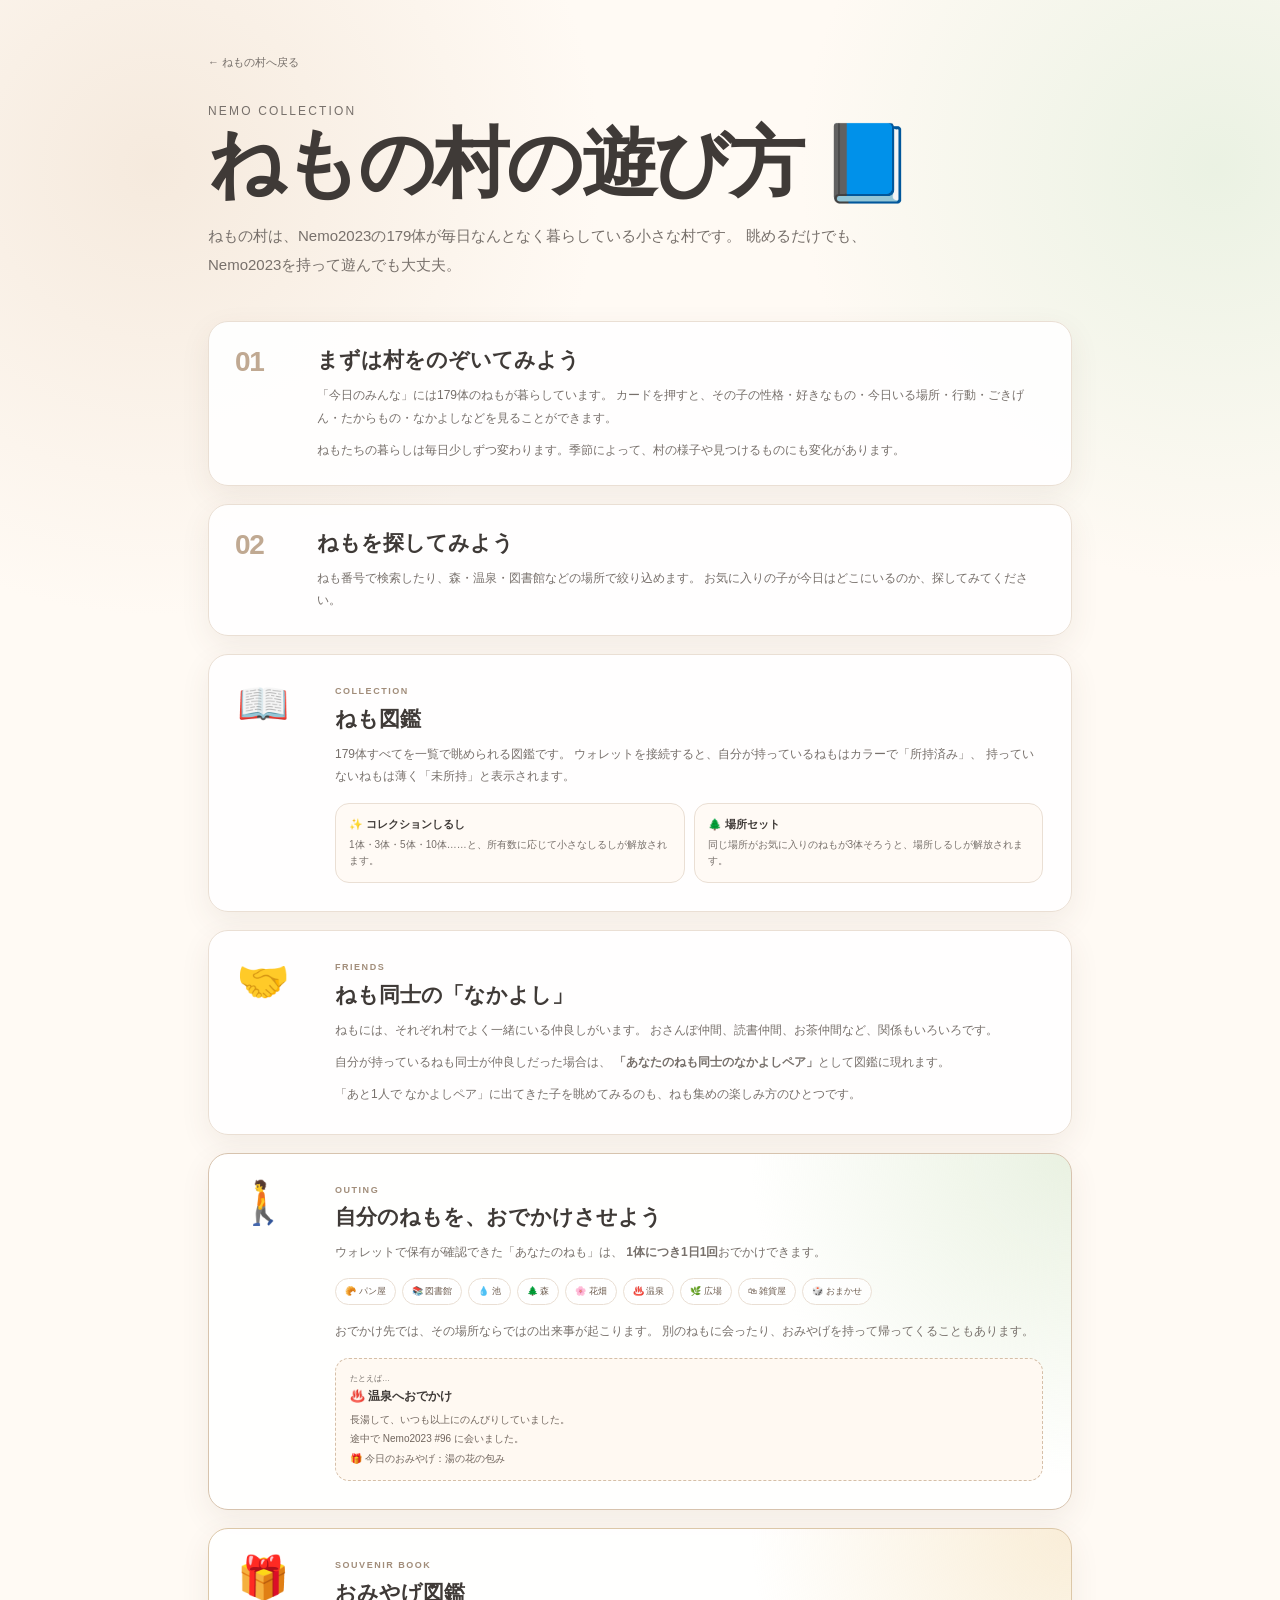
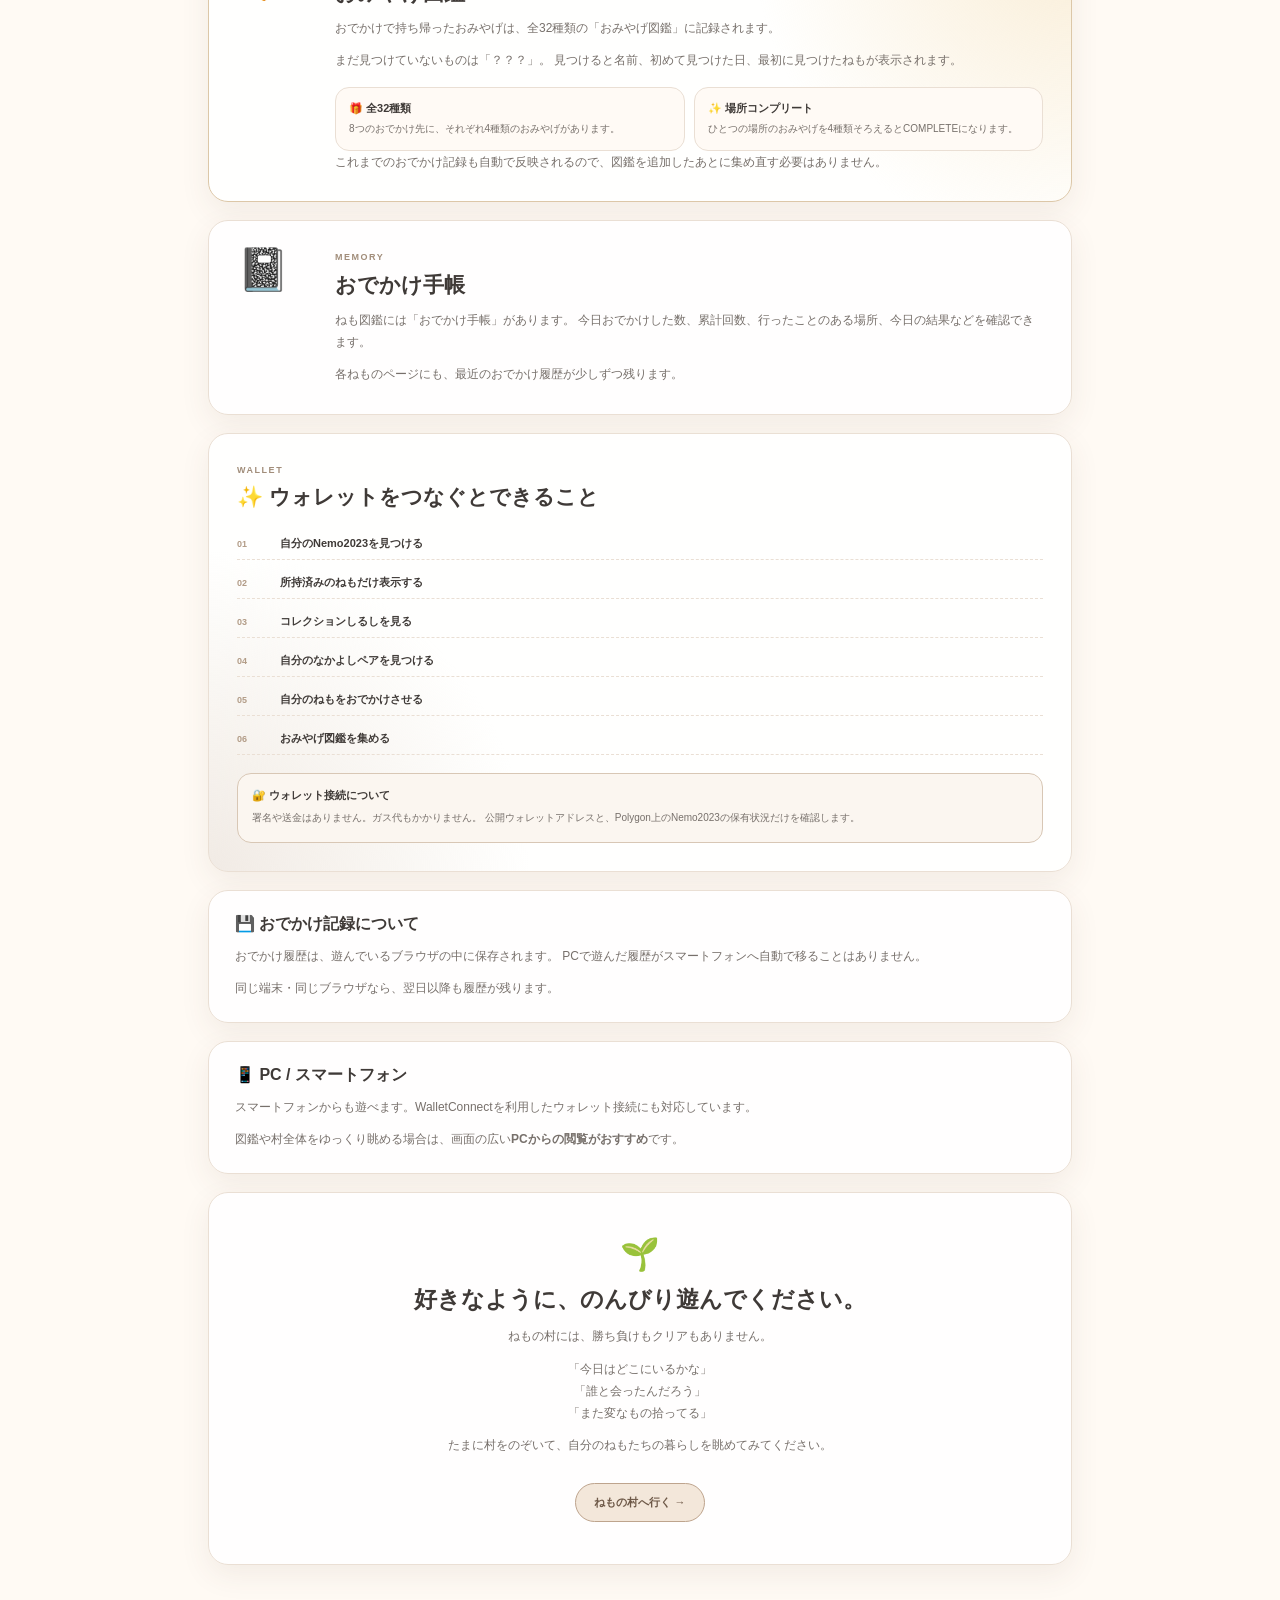
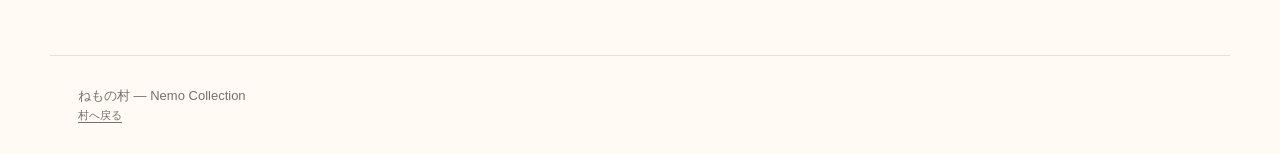
==== commit c0c925fa: "Add files via upload" ====
--- a/play.html
+++ b/play.html
@@ -5,7 +5,7 @@
   <meta name="viewport" content="width=device-width, initial-scale=1" />
 
   <title>ねもの村の遊び方｜Nemo Collection（ねもコレ）</title>
-  <meta name="description" content="Nemo Collection（ねもコレ）のWebサイト「ねもの村」の遊び方。ねも図鑑、ウォレット接続、なかよし、おでかけなどの楽しみ方を紹介します。">
+  <meta name="description" content="Nemo Collection（ねもコレ）のWebサイト「ねもの村」の遊び方。ねも図鑑、ウォレット接続、なかよし、おでかけ、おみやげ図鑑などの楽しみ方を紹介します。">
   <meta name="robots" content="index, follow">
   <link rel="canonical" href="https://haine-cpu7.github.io/nemo-village/play.html">
   <link rel="stylesheet" href="style.css" />
@@ -129,6 +129,34 @@
       </div>
     </section>
 
+    <section class="guide-feature guide-souvenir-feature">
+      <div class="guide-icon">🎁</div>
+      <div>
+        <p class="guide-kicker">SOUVENIR BOOK</p>
+        <h2>おみやげ図鑑</h2>
+        <p>
+          おでかけで持ち帰ったおみやげは、全32種類の「おみやげ図鑑」に記録されます。
+        </p>
+        <p>
+          まだ見つけていないものは「？？？」。
+          見つけると名前、初めて見つけた日、最初に見つけたねもが表示されます。
+        </p>
+        <div class="guide-mini-grid">
+          <div class="guide-mini-card">
+            <strong>🎁 全32種類</strong>
+            <span>8つのおでかけ先に、それぞれ4種類のおみやげがあります。</span>
+          </div>
+          <div class="guide-mini-card">
+            <strong>✨ 場所コンプリート</strong>
+            <span>ひとつの場所のおみやげを4種類そろえるとCOMPLETEになります。</span>
+          </div>
+        </div>
+        <p>
+          これまでのおでかけ記録も自動で反映されるので、図鑑を追加したあとに集め直す必要はありません。
+        </p>
+      </div>
+    </section>
+
     <section class="guide-feature">
       <div class="guide-icon">📓</div>
       <div>
@@ -156,6 +184,7 @@
         <div><span>03</span><strong>コレクションしるしを見る</strong></div>
         <div><span>04</span><strong>自分のなかよしペアを見つける</strong></div>
         <div><span>05</span><strong>自分のねもをおでかけさせる</strong></div>
+        <div><span>06</span><strong>おみやげ図鑑を集める</strong></div>
       </div>
 
       <div class="guide-safe">
--- a/style.css
+++ b/style.css
@@ -2069,3 +2069,421 @@
     padding: 32px 19px;
   }
 }
+
+
+/* === v0.9 souvenir book === */
+
+.collection-counters {
+  display: flex;
+  flex-direction: column;
+  gap: 3px;
+  align-items: flex-end;
+}
+
+.souvenir-count {
+  color: #8b7159;
+  font-size: 10px;
+  font-weight: 700;
+}
+
+.collection-button-row {
+  display: flex;
+  gap: 7px;
+  flex-wrap: wrap;
+  justify-content: flex-end;
+}
+
+.souvenir-button {
+  border-color: #d2b894;
+  background: #fff8ed;
+}
+
+.souvenir-hero {
+  background:
+    radial-gradient(circle at 85% 0%, rgba(244,222,185,.62), transparent 22rem),
+    radial-gradient(circle at 5% 100%, rgba(226,239,217,.52), transparent 20rem),
+    var(--soft);
+}
+
+.souvenir-book-nav {
+  display: flex;
+  justify-content: flex-start;
+  margin-bottom: 15px;
+}
+
+.souvenir-book-nav button,
+.souvenir-preview-head button {
+  appearance: none;
+  border: 1px solid var(--line);
+  border-radius: 999px;
+  padding: 7px 10px;
+  background: #fff;
+  color: #786755;
+  font: inherit;
+  font-size: 9px;
+  cursor: pointer;
+}
+
+.souvenir-book-nav button:hover,
+.souvenir-preview-head button:hover {
+  border-color: #bea58d;
+  background: #fffaf5;
+}
+
+.souvenir-book-locked {
+  padding: 44px 24px;
+  border: 1px dashed #d7c5b1;
+  border-radius: 18px;
+  background: #fffaf3;
+  text-align: center;
+}
+
+.souvenir-lock-icon {
+  margin-bottom: 10px;
+  font-size: 38px;
+  filter: grayscale(.55);
+  opacity: .72;
+}
+
+.souvenir-book-locked h4 {
+  margin: 0 0 8px;
+  font-size: 15px;
+}
+
+.souvenir-book-locked p {
+  max-width: 500px;
+  margin: 0 auto;
+  color: var(--sub);
+  font-size: 11px;
+  line-height: 1.7;
+}
+
+.souvenir-overview {
+  display: flex;
+  align-items: center;
+  gap: 14px;
+  margin-bottom: 9px;
+}
+
+.souvenir-big-count {
+  display: flex;
+  align-items: baseline;
+  gap: 3px;
+  min-width: 105px;
+}
+
+.souvenir-big-count strong {
+  font-size: 38px;
+  line-height: 1;
+  color: #765c43;
+}
+
+.souvenir-big-count span {
+  color: #aa9178;
+  font-size: 15px;
+}
+
+.souvenir-overview > div:last-child {
+  display: flex;
+  flex-direction: column;
+  gap: 3px;
+}
+
+.souvenir-overview > div:last-child > strong {
+  font-size: 13px;
+}
+
+.souvenir-overview > div:last-child > small {
+  color: var(--sub);
+  font-size: 9px;
+}
+
+.souvenir-progress-main {
+  height: 9px;
+  overflow: hidden;
+  border-radius: 999px;
+  background: #eee4d9;
+}
+
+.souvenir-progress-main > span {
+  display: block;
+  height: 100%;
+  border-radius: inherit;
+  background: linear-gradient(90deg, #baa184, #d7b77e);
+}
+
+.souvenir-book-help {
+  margin: 10px 0 20px;
+  color: var(--sub);
+  font-size: 10px;
+  line-height: 1.6;
+}
+
+.souvenir-place-list {
+  display: grid;
+  gap: 13px;
+}
+
+.souvenir-place {
+  border: 1px solid var(--line);
+  border-radius: 16px;
+  padding: 13px;
+  background: #fffdfa;
+}
+
+.souvenir-place.is-complete {
+  border-color: #d1b179;
+  background:
+    radial-gradient(circle at 100% 0%, rgba(245,222,178,.43), transparent 14rem),
+    #fffdf9;
+}
+
+.souvenir-place-head {
+  display: flex;
+  align-items: center;
+  justify-content: space-between;
+  gap: 9px;
+}
+
+.souvenir-place-head > div {
+  display: flex;
+  align-items: center;
+  gap: 6px;
+}
+
+.souvenir-place-icon {
+  font-size: 17px;
+}
+
+.souvenir-place-head strong {
+  font-size: 12px;
+}
+
+.souvenir-place-head > span {
+  color: #8a7765;
+  font-size: 9px;
+  font-weight: 700;
+}
+
+.souvenir-complete-badge {
+  border-radius: 999px;
+  padding: 2px 6px;
+  background: #efe1c6;
+  color: #896b37;
+  font-size: 7px;
+  font-weight: 800;
+  letter-spacing: .06em;
+}
+
+.souvenir-place-progress {
+  height: 5px;
+  margin: 9px 0 11px;
+  overflow: hidden;
+  border-radius: 999px;
+  background: #eee6de;
+}
+
+.souvenir-place-progress > span {
+  display: block;
+  height: 100%;
+  border-radius: inherit;
+  background: #c9aa7c;
+}
+
+.souvenir-grid {
+  display: grid;
+  grid-template-columns: repeat(4, minmax(0,1fr));
+  gap: 7px;
+}
+
+.souvenir-card {
+  appearance: none;
+  min-width: 0;
+  min-height: 124px;
+  display: flex;
+  flex-direction: column;
+  align-items: stretch;
+  gap: 7px;
+  border: 1px solid var(--line);
+  border-radius: 12px;
+  padding: 9px;
+  background: #fff;
+  color: inherit;
+  font: inherit;
+  text-align: left;
+}
+
+button.souvenir-card {
+  cursor: pointer;
+}
+
+button.souvenir-card:hover {
+  border-color: #c9ab8c;
+  transform: translateY(-1px);
+}
+
+.souvenir-card.is-locked {
+  background: #f4f1ed;
+  opacity: .57;
+}
+
+.souvenir-object {
+  display: grid;
+  place-items: center;
+  aspect-ratio: 16 / 9;
+  border-radius: 9px;
+  background: #f7eee4;
+  font-size: 24px;
+}
+
+.is-locked .souvenir-object {
+  background: #e8e5e1;
+  color: #a8a29c;
+  font-size: 20px;
+}
+
+.souvenir-card-copy {
+  display: flex;
+  flex-direction: column;
+  min-width: 0;
+  gap: 2px;
+}
+
+.souvenir-card-copy strong {
+  overflow: hidden;
+  font-size: 9px;
+  text-overflow: ellipsis;
+  white-space: nowrap;
+}
+
+.souvenir-card-copy small {
+  color: var(--sub);
+  font-size: 7px;
+}
+
+.souvenir-card-copy span {
+  overflow: hidden;
+  color: #7f6c5c;
+  font-size: 7px;
+  text-overflow: ellipsis;
+  white-space: nowrap;
+}
+
+.souvenir-card-copy em {
+  width: fit-content;
+  margin-top: 3px;
+  border-radius: 999px;
+  padding: 2px 5px;
+  background: #f1e2cb;
+  color: #81643f;
+  font-size: 6px;
+  font-style: normal;
+  font-weight: 800;
+}
+
+.souvenir-preview-section {
+  border: 1px solid #ddcbb6;
+  border-radius: 15px;
+  padding: 14px;
+  background:
+    radial-gradient(circle at 100% 0%, rgba(245,225,190,.45), transparent 16rem),
+    #fffdfa;
+}
+
+.souvenir-preview-head {
+  display: flex;
+  align-items: flex-start;
+  justify-content: space-between;
+  gap: 12px;
+}
+
+.souvenir-preview-head h4 {
+  margin-bottom: 3px;
+}
+
+.souvenir-preview-head p {
+  margin: 0;
+}
+
+.souvenir-preview-progress {
+  display: grid;
+  grid-template-columns: auto 1fr auto;
+  gap: 9px;
+  align-items: center;
+  margin-top: 12px;
+}
+
+.souvenir-preview-progress > strong {
+  font-size: 12px;
+}
+
+.souvenir-preview-progress > span {
+  height: 7px;
+  overflow: hidden;
+  border-radius: 999px;
+  background: #eee4da;
+}
+
+.souvenir-preview-progress > span > i {
+  display: block;
+  height: 100%;
+  border-radius: inherit;
+  background: #c9a771;
+}
+
+.souvenir-preview-progress > small {
+  color: var(--sub);
+  font-size: 8px;
+}
+
+/* Guide addition */
+.guide-souvenir-feature {
+  border-color: #dcc7a8;
+  background:
+    radial-gradient(circle at 100% 0%, rgba(245,224,186,.57), transparent 20rem),
+    rgba(255,255,255,.94);
+}
+
+@media (max-width: 700px) {
+  .collection-actions {
+    align-items: stretch;
+  }
+
+  .collection-counters {
+    align-items: flex-start;
+  }
+
+  .collection-button-row {
+    justify-content: flex-start;
+  }
+
+  .souvenir-grid {
+    grid-template-columns: repeat(2, minmax(0,1fr));
+  }
+}
+
+@media (max-width: 440px) {
+  .collection-button-row {
+    display: grid;
+    grid-template-columns: 1fr 1fr;
+    width: 100%;
+  }
+
+  .collection-button-row .collection-button {
+    width: 100%;
+    padding-left: 9px;
+    padding-right: 9px;
+  }
+
+  .souvenir-preview-head {
+    flex-direction: column;
+  }
+
+  .souvenir-preview-progress {
+    grid-template-columns: auto 1fr;
+  }
+
+  .souvenir-preview-progress > small {
+    grid-column: 1 / -1;
+  }
+}
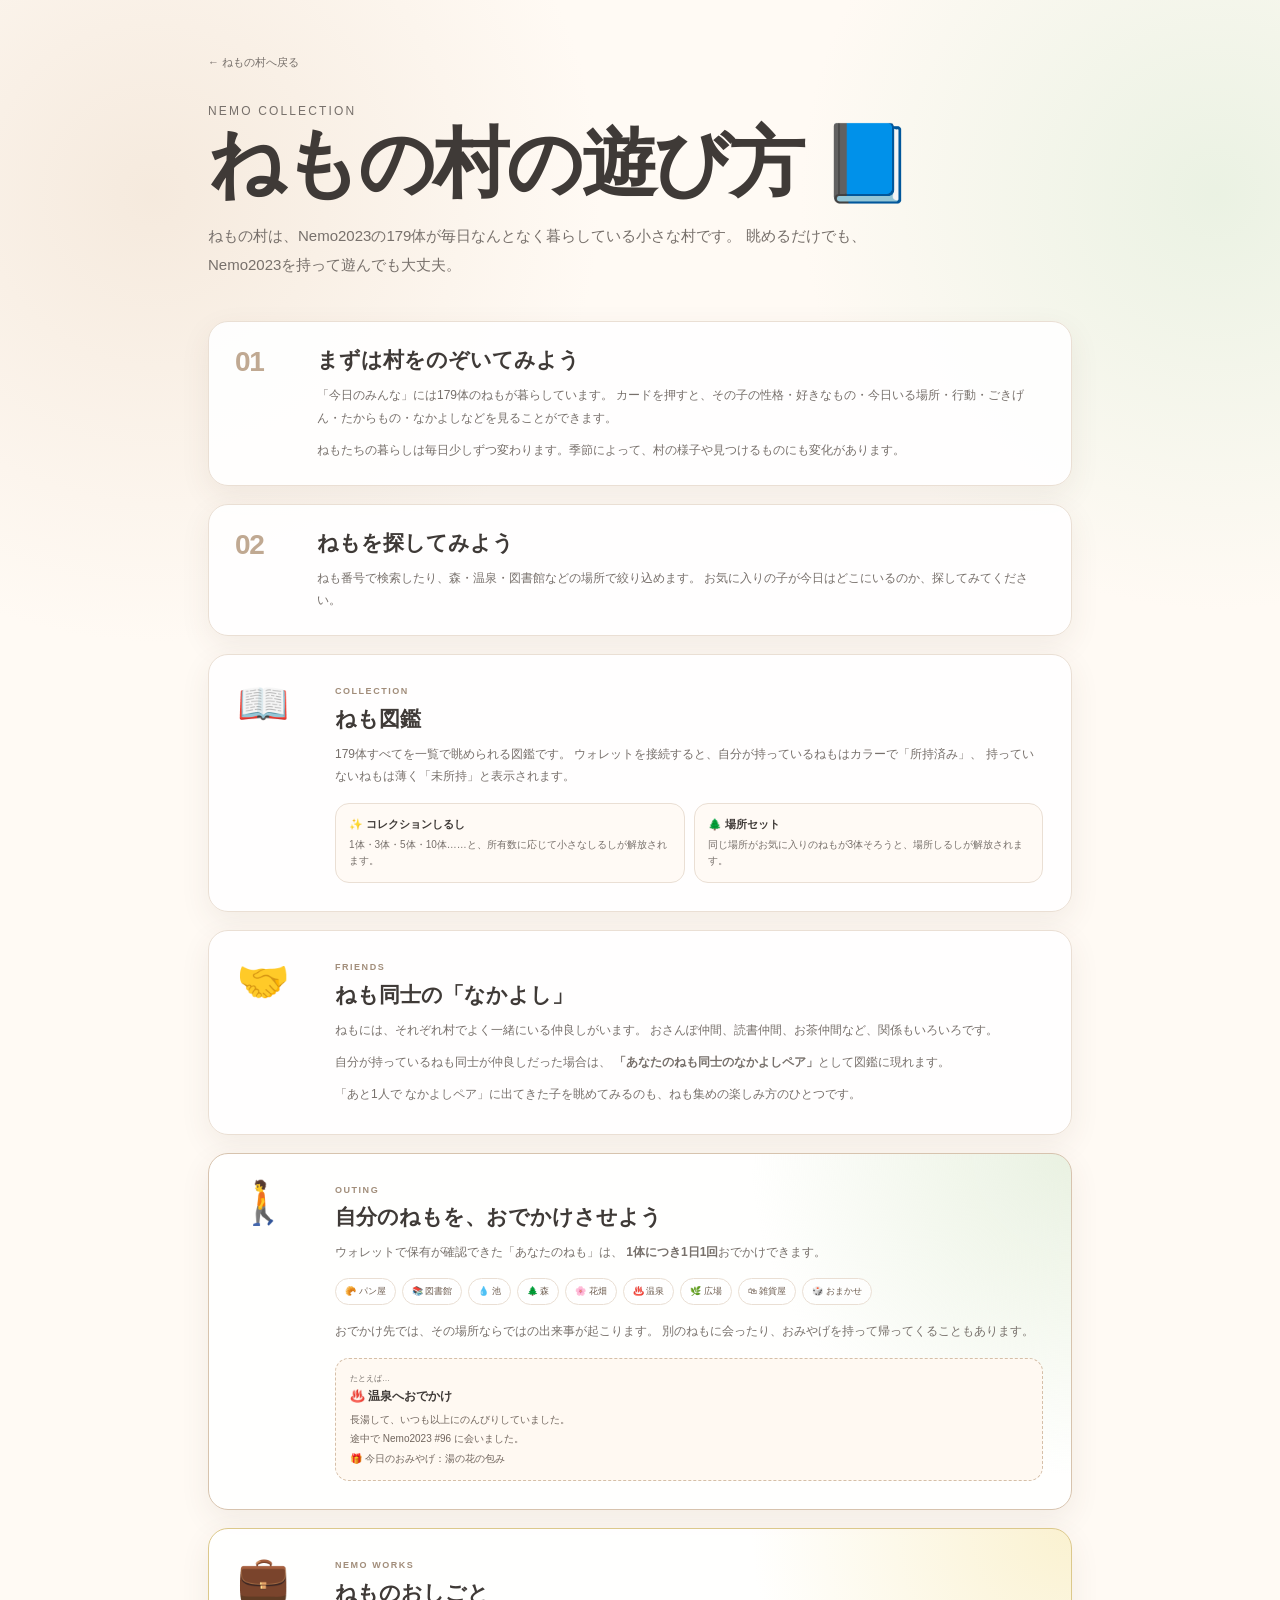
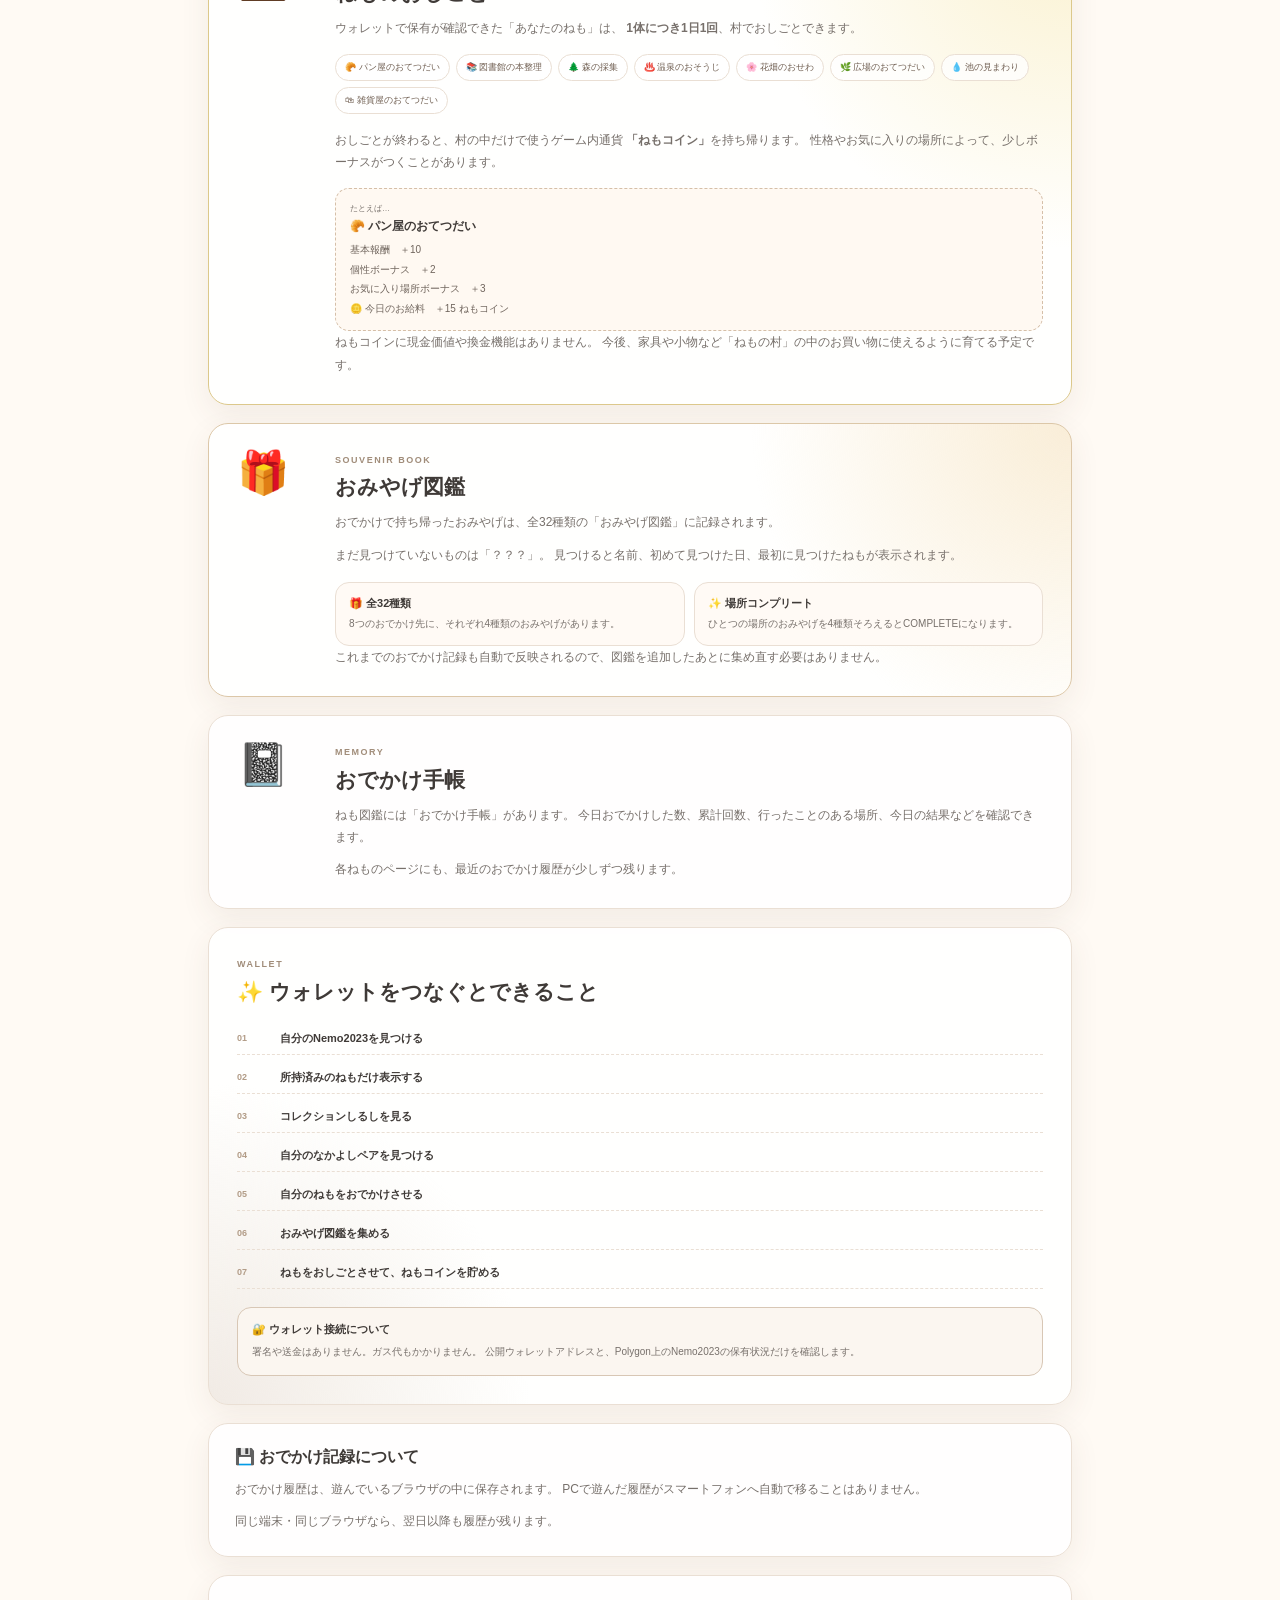
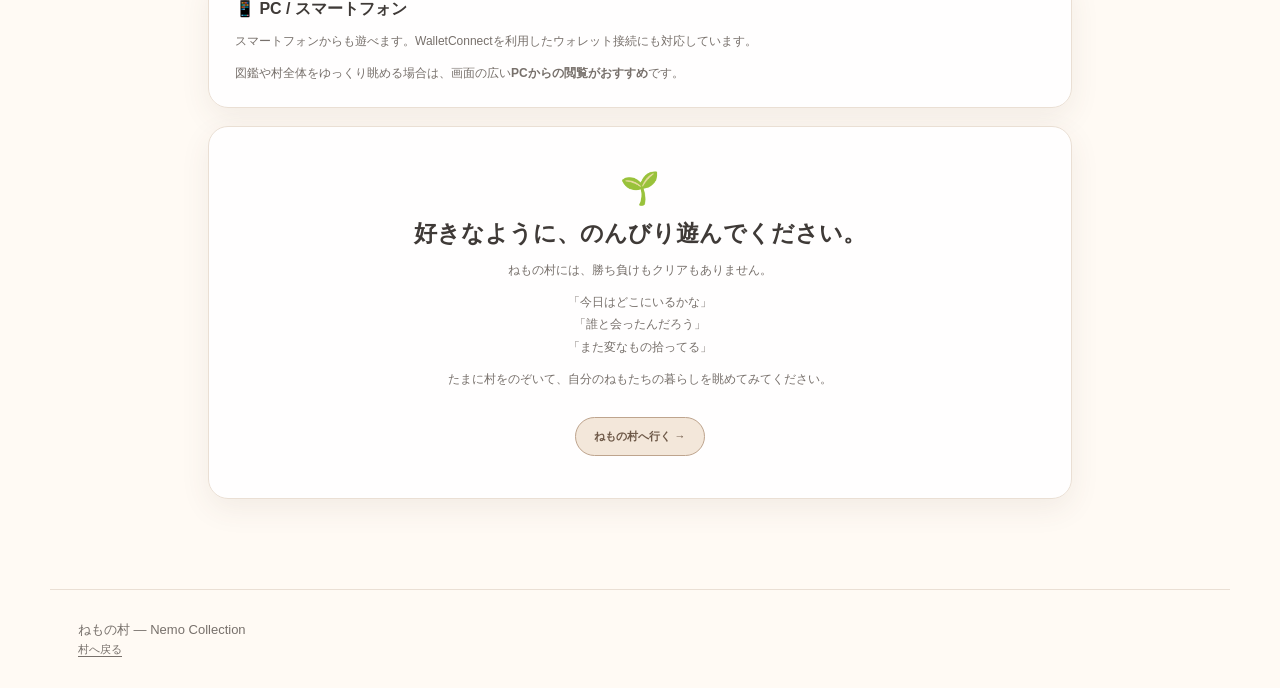
==== commit d030d8ab: "Add files via upload" ====
--- a/play.html
+++ b/play.html
@@ -5,7 +5,7 @@
   <meta name="viewport" content="width=device-width, initial-scale=1" />
 
   <title>ねもの村の遊び方｜Nemo Collection（ねもコレ）</title>
-  <meta name="description" content="Nemo Collection（ねもコレ）のWebサイト「ねもの村」の遊び方。ねも図鑑、ウォレット接続、なかよし、おでかけ、おみやげ図鑑などの楽しみ方を紹介します。">
+  <meta name="description" content="Nemo Collection（ねもコレ）のWebサイト「ねもの村」の遊び方。ねも図鑑、ウォレット接続、なかよし、おでかけ、おみやげ図鑑、ねものおしごとなどの楽しみ方を紹介します。">
   <meta name="robots" content="index, follow">
   <link rel="canonical" href="https://haine-cpu7.github.io/nemo-village/play.html">
   <link rel="stylesheet" href="style.css" />
@@ -129,6 +129,49 @@
       </div>
     </section>
 
+    <section class="guide-feature guide-job-feature">
+      <div class="guide-icon">💼</div>
+      <div>
+        <p class="guide-kicker">NEMO WORKS</p>
+        <h2>ねものおしごと</h2>
+        <p>
+          ウォレットで保有が確認できた「あなたのねも」は、
+          <strong>1体につき1日1回</strong>、村でおしごとできます。
+        </p>
+
+        <div class="guide-places">
+          <span>🥐 パン屋のおてつだい</span>
+          <span>📚 図書館の本整理</span>
+          <span>🌲 森の採集</span>
+          <span>♨️ 温泉のおそうじ</span>
+          <span>🌸 花畑のおせわ</span>
+          <span>🌿 広場のおてつだい</span>
+          <span>💧 池の見まわり</span>
+          <span>🛍 雑貨屋のおてつだい</span>
+        </div>
+
+        <p>
+          おしごとが終わると、村の中だけで使うゲーム内通貨
+          <strong>「ねもコイン」</strong>を持ち帰ります。
+          性格やお気に入りの場所によって、少しボーナスがつくことがあります。
+        </p>
+
+        <div class="guide-example">
+          <small>たとえば…</small>
+          <strong>🥐 パン屋のおてつだい</strong>
+          <span>基本報酬　＋10</span>
+          <span>個性ボーナス　＋2</span>
+          <span>お気に入り場所ボーナス　＋3</span>
+          <span>🪙 今日のお給料　＋15 ねもコイン</span>
+        </div>
+
+        <p>
+          ねもコインに現金価値や換金機能はありません。
+          今後、家具や小物など「ねもの村」の中のお買い物に使えるように育てる予定です。
+        </p>
+      </div>
+    </section>
+
     <section class="guide-feature guide-souvenir-feature">
       <div class="guide-icon">🎁</div>
       <div>
@@ -185,6 +228,7 @@
         <div><span>04</span><strong>自分のなかよしペアを見つける</strong></div>
         <div><span>05</span><strong>自分のねもをおでかけさせる</strong></div>
         <div><span>06</span><strong>おみやげ図鑑を集める</strong></div>
+        <div><span>07</span><strong>ねもをおしごとさせて、ねもコインを貯める</strong></div>
       </div>
 
       <div class="guide-safe">
--- a/style.css
+++ b/style.css
@@ -2487,3 +2487,523 @@
     grid-column: 1 / -1;
   }
 }
+
+
+/* === v1.0 Nemo jobs === */
+
+.coin-count {
+  color: #9a7439;
+  font-size: 10px;
+  font-weight: 800;
+}
+
+.job-button {
+  border-color: #c8b88c;
+  background: #fbf6e5;
+}
+
+.job-panel {
+  border-color: #d6c59b;
+  background:
+    radial-gradient(circle at 100% 0%, rgba(247,235,184,.55), transparent 17rem),
+    #fffdf8;
+}
+
+.job-heading {
+  display: flex;
+  align-items: flex-start;
+  justify-content: space-between;
+  gap: 13px;
+  margin-bottom: 13px;
+}
+
+.job-heading h4 {
+  margin-bottom: 3px;
+}
+
+.job-heading p {
+  margin: 0;
+  color: var(--sub);
+  font-size: 11px;
+}
+
+.job-available,
+.job-done {
+  flex: 0 0 auto;
+  border-radius: 999px;
+  padding: 5px 9px;
+  font-size: 9px;
+  font-weight: 700;
+}
+
+.job-available {
+  background: #f6edc9;
+  color: #826c2f;
+}
+
+.job-done {
+  background: #eee9dc;
+  color: #786d55;
+}
+
+.job-controls {
+  display: grid;
+  grid-template-columns: minmax(0,1fr) auto;
+  gap: 10px;
+  align-items: end;
+}
+
+.job-controls label {
+  display: flex;
+  flex-direction: column;
+  gap: 5px;
+}
+
+.job-controls label > span {
+  color: var(--sub);
+  font-size: 9px;
+}
+
+#jobSelect {
+  min-height: 42px;
+  width: 100%;
+  border: 1px solid var(--line);
+  border-radius: 12px;
+  padding: 0 11px;
+  background: #fff;
+  color: var(--ink);
+  font: inherit;
+  font-size: 11px;
+}
+
+#jobStartButton {
+  min-height: 42px;
+  border: 1px solid #c6ad6b;
+  border-radius: 12px;
+  padding: 0 16px;
+  background: #f6e9b9;
+  color: #745d27;
+  font: inherit;
+  font-size: 11px;
+  font-weight: 800;
+  cursor: pointer;
+}
+
+#jobStartButton:hover {
+  background: #f0dfa3;
+}
+
+#jobStartButton:disabled {
+  opacity: .55;
+  cursor: wait;
+}
+
+.job-hint,
+.job-note {
+  color: var(--sub);
+  line-height: 1.55;
+}
+
+.job-hint {
+  margin: 10px 0 0 !important;
+  font-size: 10px !important;
+}
+
+.job-note {
+  margin: 11px 0 0 !important;
+  font-size: 8px !important;
+}
+
+.job-result {
+  border: 1px solid #decf9f;
+  border-radius: 15px;
+  padding: 13px;
+  background: rgba(255,255,255,.78);
+}
+
+.job-result-title {
+  display: flex;
+  align-items: center;
+  gap: 10px;
+}
+
+.job-result-title > span {
+  font-size: 27px;
+}
+
+.job-result-title > div {
+  display: flex;
+  flex-direction: column;
+  gap: 2px;
+}
+
+.job-result-title strong {
+  font-size: 13px;
+}
+
+.job-result-title small {
+  color: var(--sub);
+  font-size: 8px;
+}
+
+.job-result > p {
+  margin: 11px 0;
+  font-size: 11px;
+  line-height: 1.65;
+}
+
+.job-reward-breakdown {
+  display: grid;
+  gap: 4px;
+  border-top: 1px dashed var(--line);
+  padding-top: 9px;
+}
+
+.job-reward-breakdown > div {
+  display: flex;
+  justify-content: space-between;
+  gap: 10px;
+  color: var(--sub);
+  font-size: 9px;
+}
+
+.job-reward-breakdown strong {
+  color: #7a6845;
+}
+
+.job-reward-total {
+  display: flex;
+  align-items: center;
+  justify-content: space-between;
+  gap: 10px;
+  margin-top: 10px;
+  border-radius: 12px;
+  padding: 10px 12px;
+  background: #fff4c8;
+}
+
+.job-reward-total span {
+  color: #7c6d45;
+  font-size: 9px;
+}
+
+.job-reward-total strong {
+  color: #725617;
+  font-size: 12px;
+}
+
+.job-history {
+  margin-top: 13px;
+  border-top: 1px dashed var(--line);
+  padding-top: 11px;
+}
+
+.job-history-title {
+  display: block;
+  margin-bottom: 7px;
+  font-size: 10px;
+}
+
+.job-history-row {
+  display: grid;
+  grid-template-columns: 48px 1fr auto;
+  gap: 7px;
+  padding: 5px 0;
+  color: var(--sub);
+  font-size: 9px;
+}
+
+.job-hero {
+  background:
+    radial-gradient(circle at 90% 0%, rgba(248,232,165,.68), transparent 22rem),
+    radial-gradient(circle at 0% 100%, rgba(229,239,219,.55), transparent 20rem),
+    var(--soft);
+}
+
+.job-dashboard {
+  display: grid;
+  grid-template-columns: repeat(3, minmax(0,1fr));
+  gap: 9px;
+  margin-bottom: 25px;
+}
+
+.job-stat-card {
+  display: flex;
+  flex-direction: column;
+  align-items: center;
+  gap: 2px;
+  border: 1px solid var(--line);
+  border-radius: 14px;
+  padding: 13px 8px;
+  background: #fffdfa;
+}
+
+.job-stat-card.is-coin {
+  border-color: #d6bc72;
+  background: #fff7d8;
+}
+
+.job-stat-card span {
+  color: var(--sub);
+  font-size: 8px;
+}
+
+.job-stat-card strong {
+  font-size: 22px;
+  color: #715d43;
+}
+
+.job-stat-card small {
+  color: var(--sub);
+  font-size: 7px;
+}
+
+.job-book-list {
+  display: grid;
+  grid-template-columns: repeat(2,minmax(0,1fr));
+  gap: 7px;
+}
+
+.job-book-row {
+  appearance: none;
+  display: grid;
+  grid-template-columns: 42px 1fr auto;
+  gap: 9px;
+  align-items: center;
+  min-width: 0;
+  border: 1px solid var(--line);
+  border-radius: 12px;
+  padding: 8px;
+  background: #fff;
+  color: inherit;
+  font: inherit;
+  text-align: left;
+  cursor: pointer;
+}
+
+.job-book-avatar.avatar {
+  width: 42px;
+  height: 42px;
+  flex-basis: 42px;
+  border-radius: 10px;
+}
+
+.job-book-copy {
+  min-width: 0;
+  display: flex;
+  flex-direction: column;
+  gap: 2px;
+}
+
+.job-book-copy strong {
+  overflow: hidden;
+  font-size: 9px;
+  text-overflow: ellipsis;
+  white-space: nowrap;
+}
+
+.job-book-copy small {
+  color: var(--sub);
+  font-size: 8px;
+}
+
+.job-book-coin {
+  color: #86671e;
+  font-size: 9px;
+  white-space: nowrap;
+}
+
+.job-catalog {
+  display: grid;
+  grid-template-columns: repeat(2,minmax(0,1fr));
+  gap: 7px;
+}
+
+.job-catalog-card {
+  display: grid;
+  grid-template-columns: 34px 1fr;
+  gap: 8px;
+  align-items: center;
+  border: 1px solid var(--line);
+  border-radius: 12px;
+  padding: 9px;
+  background: #fffdfa;
+}
+
+.job-catalog-card > span {
+  font-size: 22px;
+}
+
+.job-catalog-card > div {
+  min-width: 0;
+  display: flex;
+  flex-direction: column;
+  gap: 2px;
+}
+
+.job-catalog-card strong {
+  font-size: 9px;
+}
+
+.job-catalog-card small {
+  color: var(--sub);
+  font-size: 8px;
+}
+
+.job-economy-note {
+  margin-top: 22px;
+  border: 1px dashed #d2bd7d;
+  border-radius: 14px;
+  padding: 13px;
+  background: #fff9e6;
+}
+
+.job-economy-note strong {
+  display: block;
+  margin-bottom: 5px;
+  font-size: 10px;
+}
+
+.job-economy-note p {
+  margin: 0;
+  color: var(--sub);
+  font-size: 9px;
+  line-height: 1.6;
+}
+
+.job-book-locked {
+  padding: 44px 24px;
+  border: 1px dashed #d4c69e;
+  border-radius: 18px;
+  background: #fffaf0;
+  text-align: center;
+}
+
+.job-book-locked > div {
+  margin-bottom: 8px;
+  font-size: 38px;
+}
+
+.job-book-locked h4 {
+  margin: 0 0 7px;
+  font-size: 15px;
+}
+
+.job-book-locked p {
+  margin: 0;
+  color: var(--sub);
+  font-size: 10px;
+}
+
+.job-preview-section {
+  border: 1px solid #dbc88d;
+  border-radius: 15px;
+  padding: 14px;
+  background:
+    radial-gradient(circle at 100% 0%, rgba(247,232,177,.5), transparent 17rem),
+    #fffdfa;
+}
+
+.job-preview-head {
+  display: flex;
+  align-items: flex-start;
+  justify-content: space-between;
+  gap: 12px;
+}
+
+.job-preview-head h4 {
+  margin-bottom: 3px;
+}
+
+.job-preview-head p {
+  margin: 0;
+}
+
+.job-preview-head button {
+  appearance: none;
+  border: 1px solid var(--line);
+  border-radius: 999px;
+  padding: 7px 10px;
+  background: #fff;
+  color: #786755;
+  font: inherit;
+  font-size: 9px;
+  cursor: pointer;
+}
+
+.job-preview-stats {
+  display: grid;
+  grid-template-columns: repeat(3,minmax(0,1fr));
+  gap: 7px;
+  margin-top: 12px;
+}
+
+.job-preview-stats > span {
+  display: flex;
+  flex-direction: column;
+  align-items: center;
+  gap: 2px;
+  border: 1px solid var(--line);
+  border-radius: 11px;
+  padding: 8px;
+  background: rgba(255,255,255,.78);
+}
+
+.job-preview-stats > span.coin {
+  border-color: #d9bf76;
+  background: #fff7d6;
+}
+
+.job-preview-stats strong {
+  font-size: 15px;
+}
+
+.job-preview-stats small {
+  color: var(--sub);
+  font-size: 7px;
+}
+
+/* Guide */
+.guide-job-feature {
+  border-color: #dcc88b;
+  background:
+    radial-gradient(circle at 100% 0%, rgba(247,232,176,.58), transparent 20rem),
+    rgba(255,255,255,.94);
+}
+
+@media (max-width: 700px) {
+  .job-controls {
+    grid-template-columns: 1fr;
+  }
+
+  #jobStartButton {
+    width: 100%;
+  }
+
+  .job-book-list,
+  .job-catalog {
+    grid-template-columns: 1fr;
+  }
+
+  .job-preview-head {
+    flex-direction: column;
+  }
+}
+
+@media (max-width: 460px) {
+  .collection-button-row {
+    grid-template-columns: 1fr;
+  }
+
+  .job-dashboard {
+    grid-template-columns: repeat(3,1fr);
+  }
+
+  .job-history-row {
+    grid-template-columns: 42px 1fr;
+  }
+
+  .job-history-row span:last-child {
+    grid-column: 2;
+  }
+}
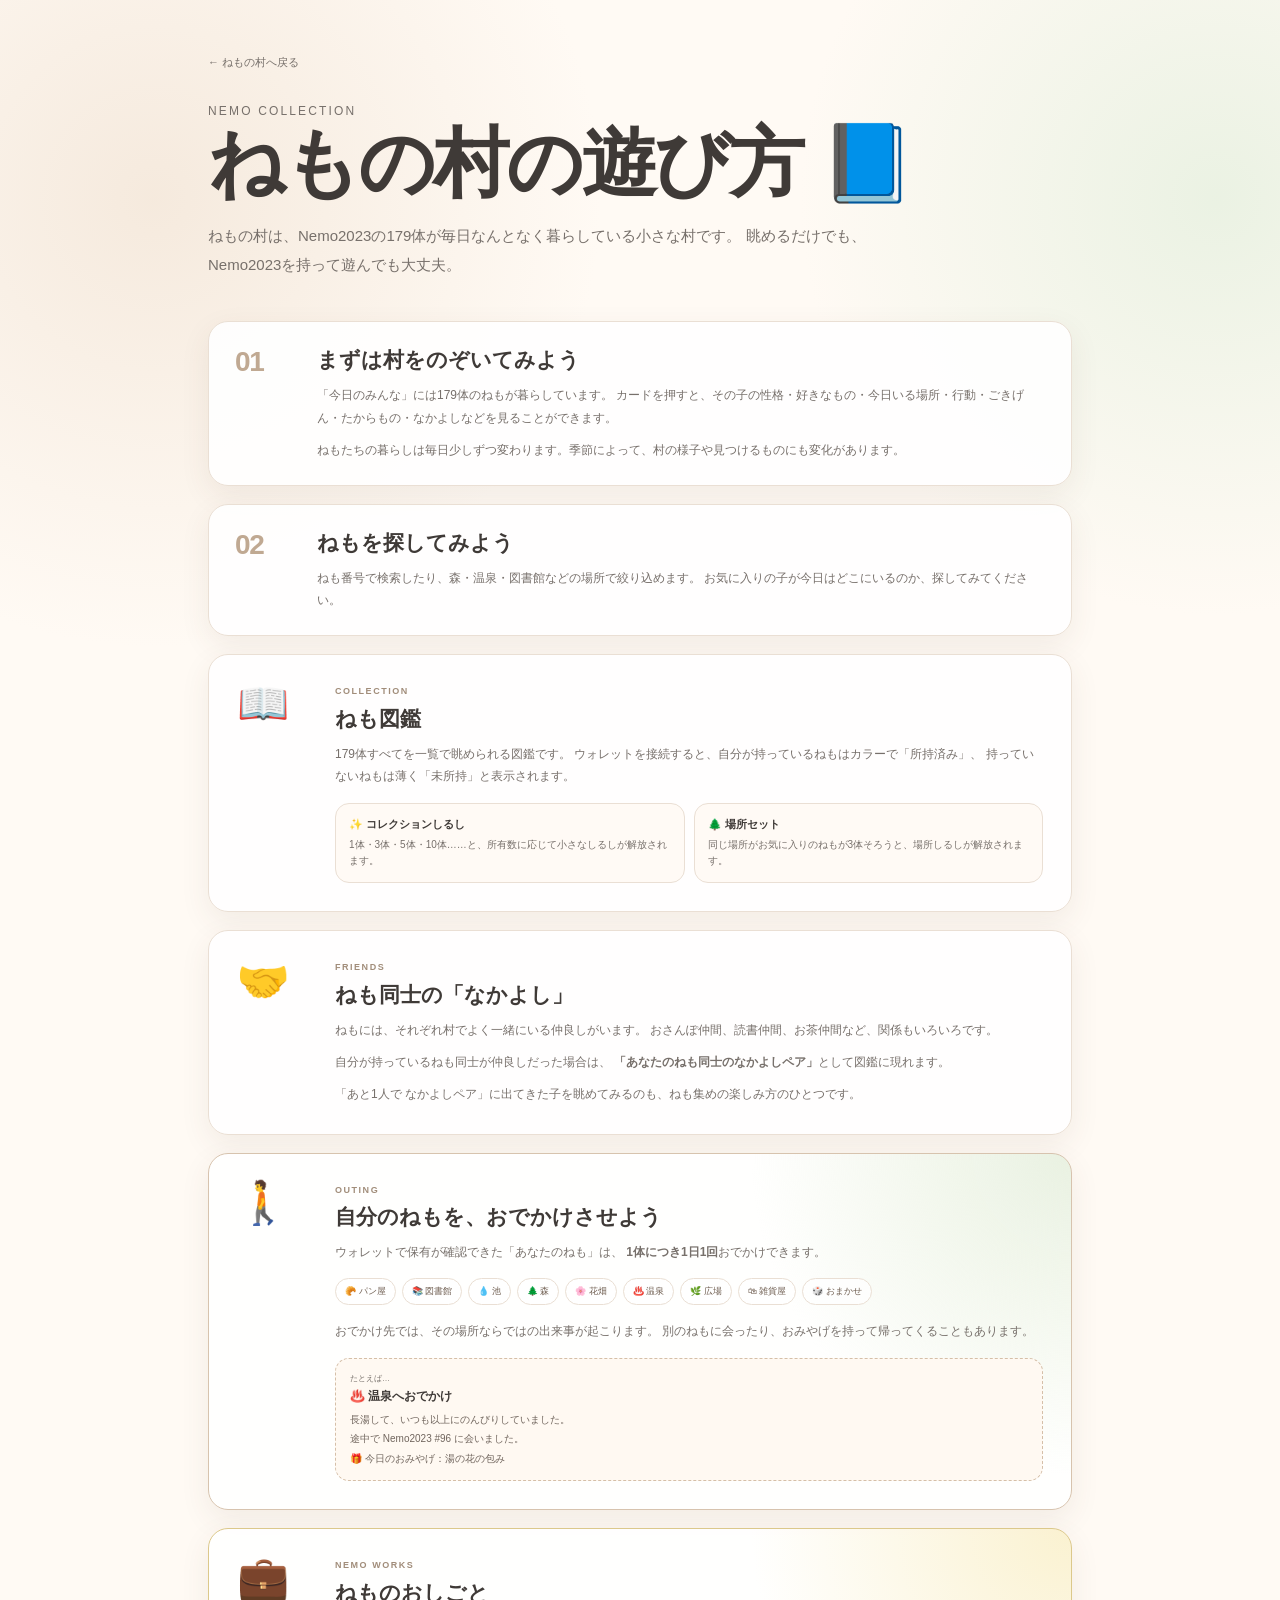
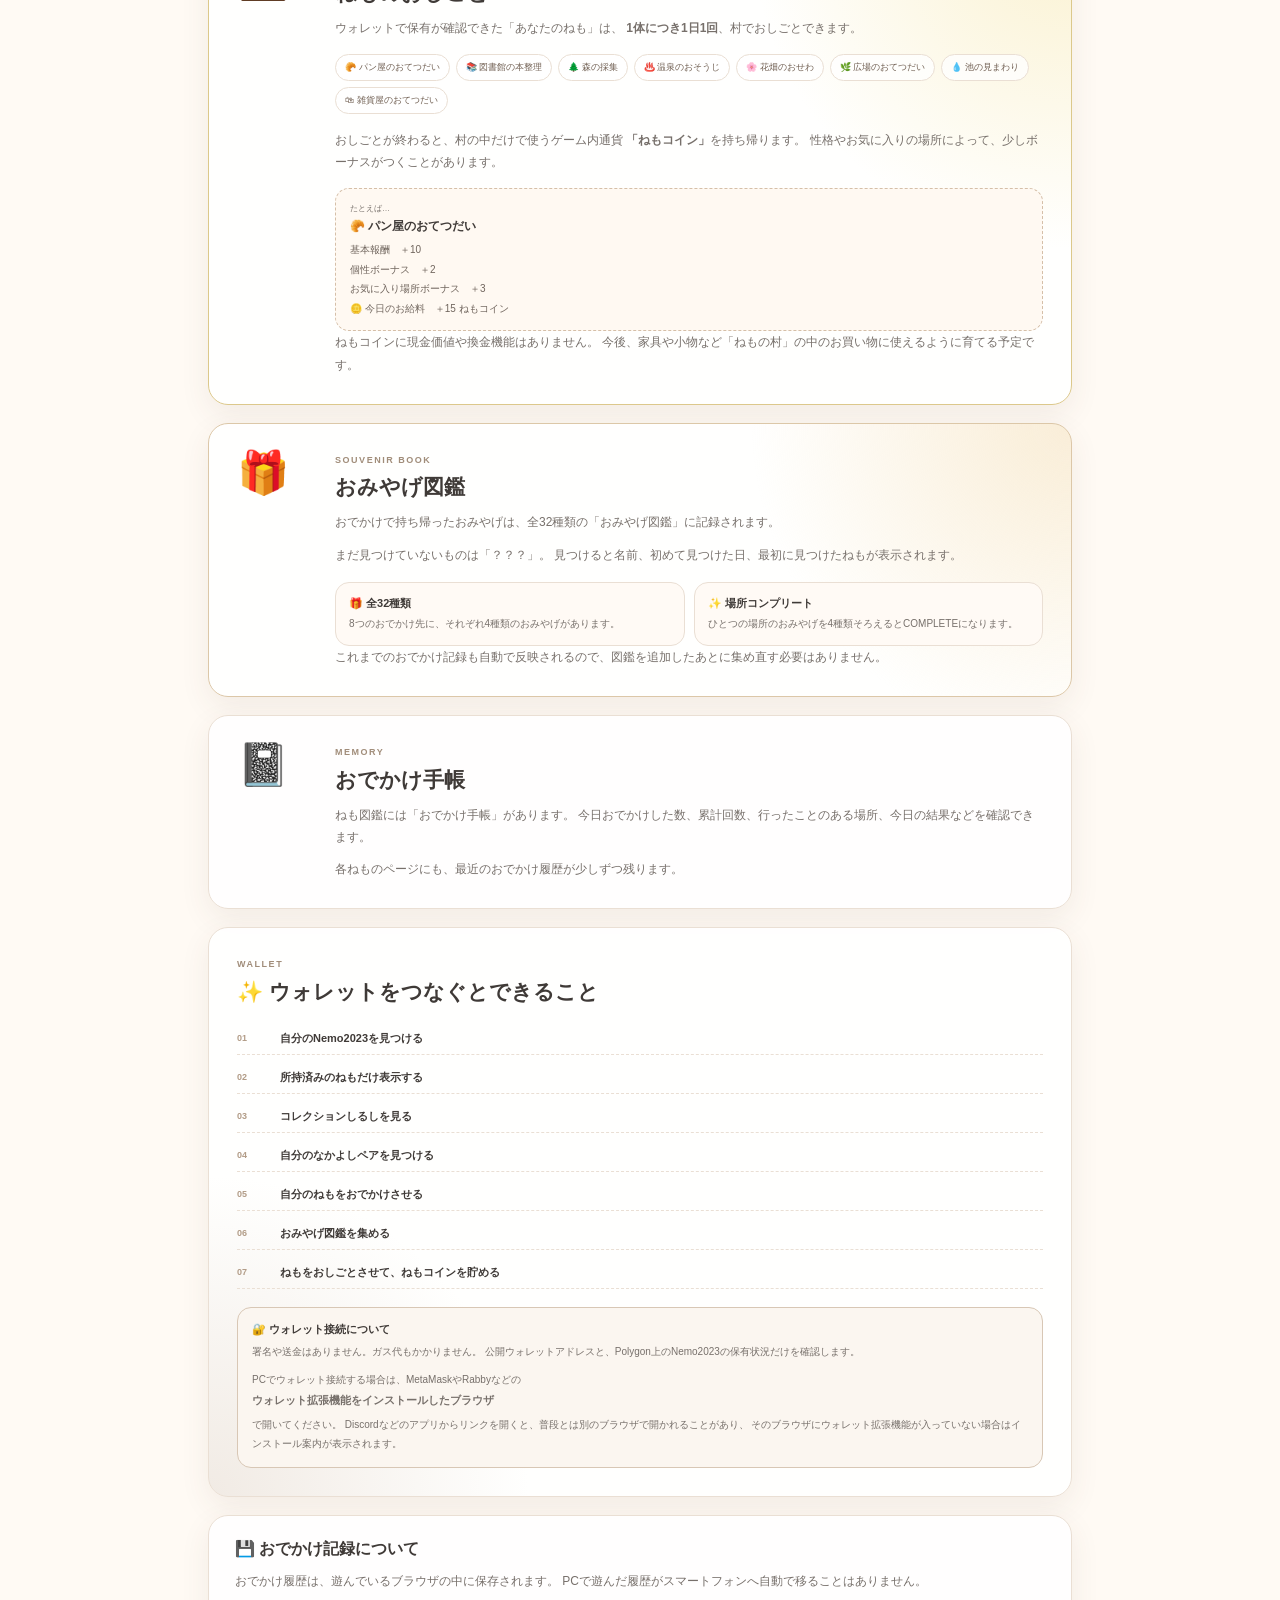
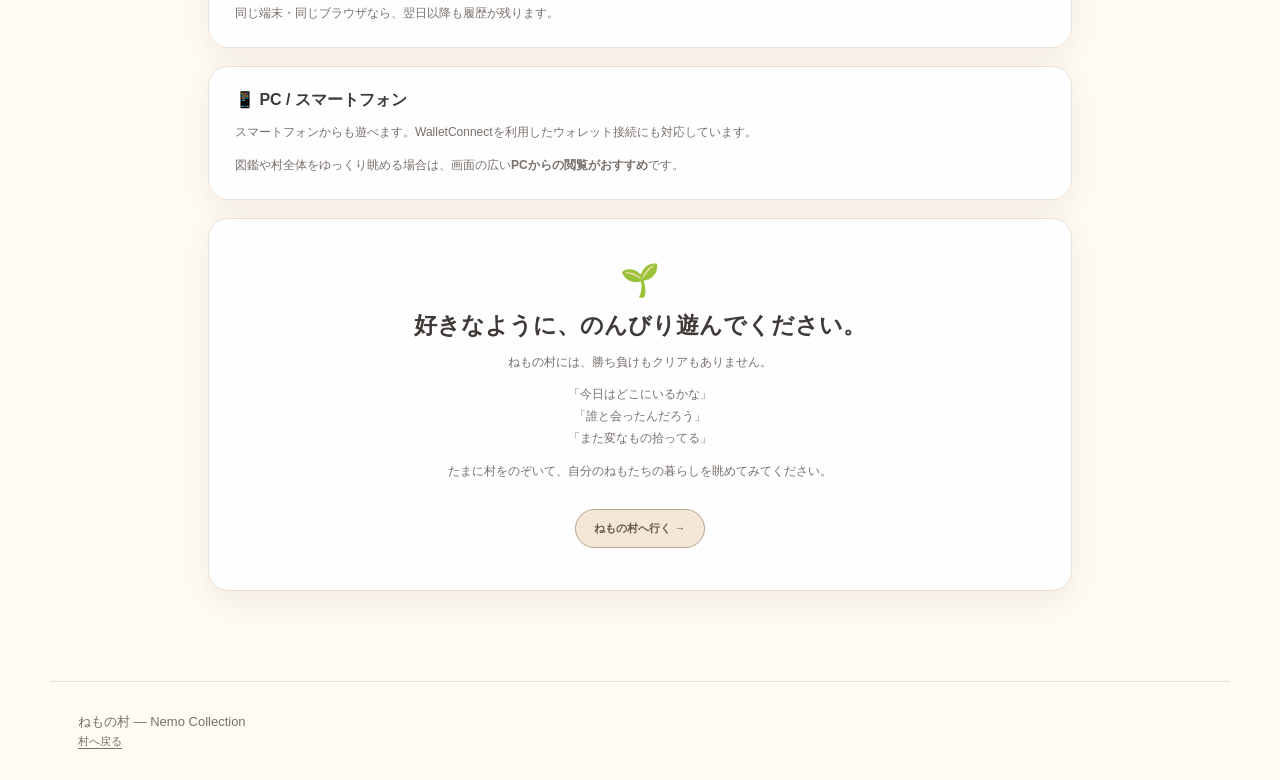
==== commit e0bec6b4: "Add files via upload" ====
--- a/play.html
+++ b/play.html
@@ -237,6 +237,12 @@
           署名や送金はありません。ガス代もかかりません。
           公開ウォレットアドレスと、Polygon上のNemo2023の保有状況だけを確認します。
         </p>
+        <p>
+          PCでウォレット接続する場合は、MetaMaskやRabbyなどの
+          <strong>ウォレット拡張機能をインストールしたブラウザ</strong>で開いてください。
+          Discordなどのアプリからリンクを開くと、普段とは別のブラウザで開かれることがあり、
+          そのブラウザにウォレット拡張機能が入っていない場合はインストール案内が表示されます。
+        </p>
       </div>
     </section>
 
